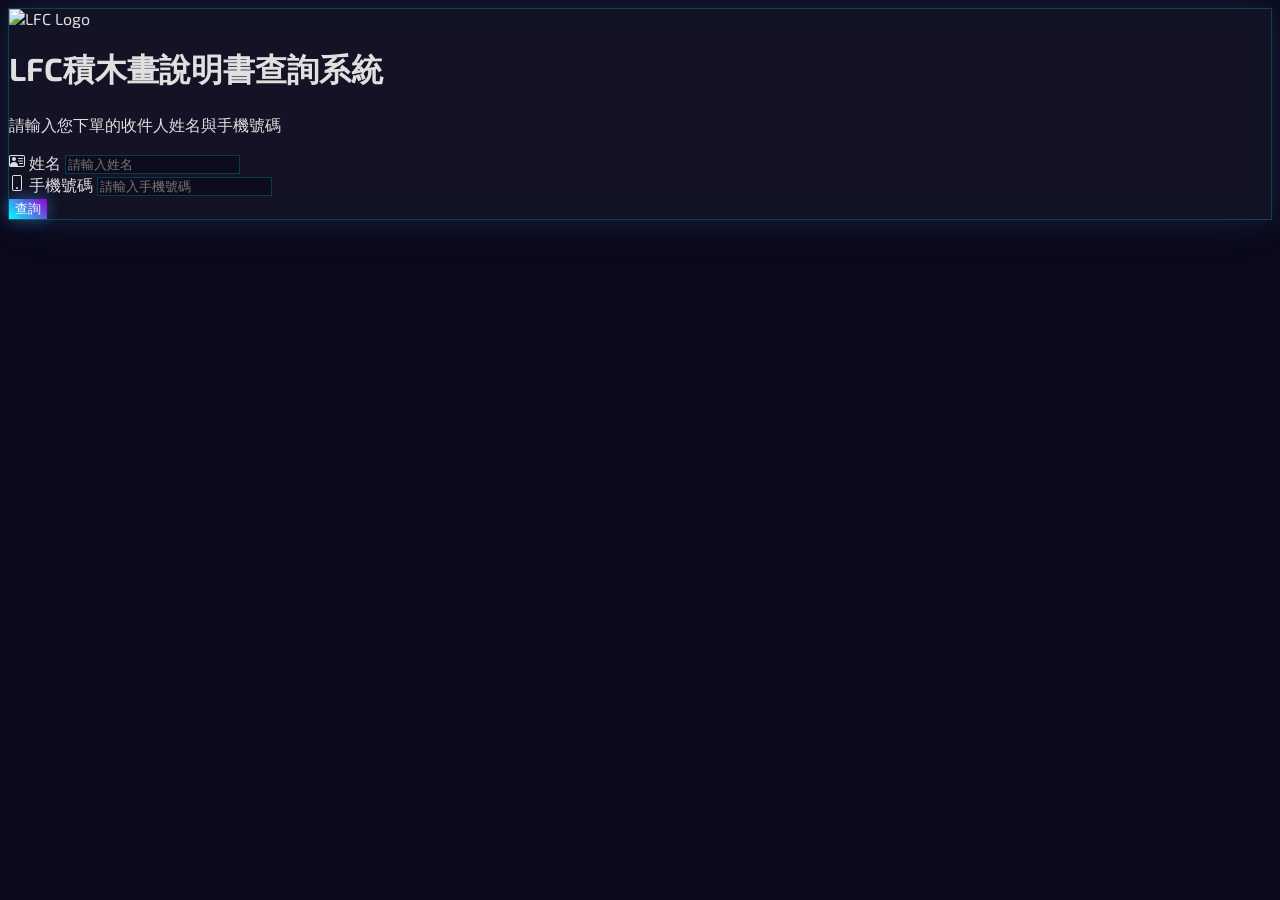
==== index.html @ 0a2f61f4 "Initial commit: Add index.html" ====
<!DOCTYPE html>
<html lang="zh-Hant">
<head>
    <meta charset="UTF-8">
    <meta name="viewport" content="width=device-width, initial-scale=1.0">
    <title>LFC積木畫說明書查詢下載系統</title>
    <script src="https://cdn.tailwindcss.com"></script>
    <style>
        /* 引入具科技感的 Google 字體 */
        @import url('https://fonts.googleapis.com/css2?family=Exo+2:wght@400;500;700&display=swap');
        
        :root {
            --bg-dark: #0a0a1a;
            --primary-glow: #00ffff;
            --secondary-glow: #9400d3;
            --text-light: #e0e0e0;
            --warning-glow: #ffe564;
        }

        body {
            font-family: 'Exo 2', 'Noto Sans TC', sans-serif;
            background-color: var(--bg-dark);
            color: var(--text-light);
        }

        /* 動態背景動畫 */
        .background-animation {
            position: fixed;
            top: 0;
            left: 0;
            width: 100%;
            height: 100%;
            z-index: -1;
            background-image: url('https://images.pexels.com/photos/998641/pexels-photo-998641.jpeg?auto=compress&cs=tinysrgb&w=1260&h=750&dpr=2');
            background-size: cover;
            background-position: center;
            animation: pulse-bg 20s ease-in-out infinite;
        }

        @keyframes pulse-bg {
            0% { transform: scale(1); }
            50% { transform: scale(1.1); }
            100% { transform: scale(1); }
        }

        /* 玻璃擬態效果與光暈邊框 */
        #main-container {
            background: rgba(26, 26, 46, 0.6);
            backdrop-filter: blur(12px);
            -webkit-backdrop-filter: blur(12px);
            border: 1px solid rgba(0, 255, 255, 0.2);
            box-shadow: 0 0 25px rgba(0, 255, 255, 0.1), 0 0 50px rgba(148, 0, 211, 0.1);
            animation: fadeIn 1s ease-out;
        }

        @keyframes fadeIn {
            from { opacity: 0; transform: translateY(20px); }
            to { opacity: 1; transform: translateY(0); }
        }

        /* 輸入框設計 */
        .tech-input {
            background: rgba(10, 10, 26, 0.7);
            border: 1px solid rgba(0, 255, 255, 0.2);
            color: var(--text-light);
            transition: all 0.3s ease;
        }
        .tech-input:focus {
            background: rgba(10, 10, 26, 0.9);
            box-shadow: 0 0 15px rgba(0, 255, 255, 0.3);
            border-color: var(--primary-glow);
        }

        /* 按鈕設計 */
        .tech-button {
            background: linear-gradient(45deg, var(--primary-glow), var(--secondary-glow));
            color: #ffffff;
            border: none;
            box-shadow: 0 0 15px rgba(0, 255, 255, 0.3), 0 0 20px rgba(148, 0, 211, 0.2);
            transition: all 0.3s ease;
        }
        .tech-button:hover {
            transform: translateY(-2px) scale(1.02);
            box-shadow: 0 0 25px rgba(0, 255, 255, 0.5), 0 0 35px rgba(148, 0, 211, 0.3);
        }
        
        .secondary-button {
            background-color: rgba(0, 255, 255, 0.1);
            border: 1px solid var(--primary-glow);
            color: var(--primary-glow);
        }
        .secondary-button:hover {
            background-color: rgba(0, 255, 255, 0.2);
            box-shadow: 0 0 15px rgba(0, 255, 255, 0.3);
        }

        /* 頁簽樣式 */
        .tab-button {
            background-color: transparent;
            border: 1px solid rgba(0, 255, 255, 0.2);
            color: rgba(224, 224, 224, 0.7);
            transition: all 0.3s ease;
        }
        .tab-button.active {
            color: white;
            background-color: rgba(0, 255, 255, 0.1);
            border-color: var(--primary-glow);
            box-shadow: 0 0 15px rgba(0, 255, 255, 0.2);
        }
        .tab-content {
            display: none;
        }
        .tab-content.active {
            display: block;
            animation: fadeIn 0.5s ease-out;
        }
        
        /* PDF/影片 預覽框 */
        .preview-iframe {
            width: 100%;
            height: 65vh; /* 調整高度以容納頁簽 */
            border: 1px solid rgba(0, 255, 255, 0.3);
            border-radius: 0.5rem;
        }
        
        /* 讀取動畫 */
        .loader {
            width: 48px;
            height: 48px;
            border: 3px solid var(--primary-glow);
            border-radius: 50%;
            display: inline-block;
            position: relative;
            box-sizing: border-box;
            animation: rotation 1s linear infinite;
        }
        .loader::after {
            content: '';  
            box-sizing: border-box;
            position: absolute;
            left: 50%;
            top: 50%;
            transform: translate(-50%, -50%);
            width: 56px;
            height: 56px;
            border-radius: 50%;
            border: 3px solid;
            border-color: var(--secondary-glow) transparent;
        }

        @keyframes rotation {
            0% { transform: rotate(0deg); }
            100% { transform: rotate(360deg); }
        }

        /* 醒目提示框樣式 */
        .warning-box {
            background-color: rgba(255, 229, 100, 0.1);
            border: 1px solid var(--warning-glow);
            border-radius: 0.5rem;
            padding: 1rem;
            margin-bottom: 1rem;
            display: flex;
            align-items: center;
            gap: 1rem;
            animation: pulse-warning 2.5s infinite;
        }

        @keyframes pulse-warning {
            0% { box-shadow: 0 0 15px rgba(255, 229, 100, 0.2); }
            50% { box-shadow: 0 0 25px rgba(255, 229, 100, 0.4); }
            100% { box-shadow: 0 0 15px rgba(255, 229, 100, 0.2); }
        }

    </style>
</head>
<body class="grid place-items-center min-h-screen p-4">
    <div class="background-animation"></div>

    <div id="main-container" class="w-full max-w-md bg-white/95 backdrop-blur-sm rounded-2xl shadow-xl p-8 space-y-6 transition-all duration-500 my-8">
        
        <div id="title-section" class="text-center">
            <img src="https://ppt.cc/f5TqJx@.png" alt="LFC Logo" class="mx-auto h-24 w-auto mb-4 drop-shadow-[0_0_10px_rgba(255,255,255,0.3)]">
            <h1 class="text-3xl font-bold text-white drop-shadow-[0_0_5px_var(--primary-glow)]">LFC積木畫說明書查詢系統</h1>
            <p class="text-gray-300 mt-2">請輸入您下單的收件人姓名與手機號碼</p>
        </div>

        <div id="login-form" class="space-y-4">
            <div>
                <label for="name" class="text-sm font-medium text-gray-300 flex items-center gap-2">
                    <svg xmlns="http://www.w3.org/2000/svg" width="16" height="16" fill="currentColor" viewBox="0 0 16 16"><path d="M5 8a2 2 0 1 0 0-4 2 2 0 0 0 0 4m4-2.5a.5.5 0 0 1 .5-.5h4a.5.5 0 0 1 0 1h-4a.5.5 0 0 1-.5-.5M9 8a.5.5 0 0 1 .5-.5h4a.5.5 0 0 1 0 1h-4A.5.5 0 0 1 9 8m1 2.5a.5.5 0 0 1 .5-.5h3a.5.5 0 0 1 0 1h-3a.5.5 0 0 1-.5-.5"/><path d="M2 2a2 2 0 0 0-2 2v8a2 2 0 0 0 2 2h12a2 2 0 0 0 2-2V4a2 2 0 0 0-2-2zM1 4a1 1 0 0 1 1-1h12a1 1 0 0 1 1 1v8a1 1 0 0 1-1 1H8.96c.026-.163.04-.33.04-.5C9 10.567 7.21 9 5 9c-2.086 0-3.8 1.398-3.984 3.181A1 1 0 0 1 1 12z"/></svg>
                    姓名
                </label>
                <input type="text" id="name" name="name" placeholder="請輸入姓名"
                       class="tech-input mt-1 block w-full px-4 py-3 rounded-lg shadow-sm focus:outline-none transition">
            </div>
            <div>
                <label for="phone" class="text-sm font-medium text-gray-300 flex items-center gap-2">
                    <svg xmlns="http://www.w3.org/2000/svg" width="16" height="16" fill="currentColor" viewBox="0 0 16 16"><path d="M11 1a1 1 0 0 1 1 1v12a1 1 0 0 1-1 1H5a1 1 0 0 1-1-1V2a1 1 0 0 1 1-1zM5 0a2 2 0 0 0-2 2v12a2 2 0 0 0 2 2h6a2 2 0 0 0 2-2V2a2 2 0 0 0-2-2z"/><path d="M8 14a1 1 0 1 0 0-2 1 1 0 0 0 0 2"/></svg>
                    手機號碼
                </label>
                <input type="tel" id="phone" name="phone" placeholder="請輸入手機號碼"
                       class="tech-input mt-1 block w-full px-4 py-3 rounded-lg shadow-sm focus:outline-none transition">
            </div>
            <button id="search-btn" class="tech-button w-full font-bold py-3 px-4 rounded-lg shadow-lg">
                查詢
            </button>
        </div>

        <div id="result" class="text-center pt-4"></div>

    </div>

    <script>
        const SCRIPT_URL = 'https://script.google.com/macros/s/AKfycbwk08u6SJJcsNtvIpjHmHpPkwKFiYjq_4FJLAWL6oXFiTDUTA7VjKnH3yicGly2aw3f/exec';

        document.addEventListener('DOMContentLoaded', () => {
            const nameInput = document.getElementById('name');
            const phoneInput = document.getElementById('phone');
            const searchBtn = document.getElementById('search-btn');
            const resultDiv = document.getElementById('result');
            const loginForm = document.getElementById('login-form');
            const titleSection = document.getElementById('title-section');
            const mainContainer = document.getElementById('main-container');

            function getGoogleDriveFileId(url) {
                if (!url) return null;
                let match = url.match(/d\/(.*?)(?:\/view|\?|$)/);
                if (match && match[1]) return match[1];
                match = url.match(/id=([^&]+)/);
                if (match && match[1]) return match[1];
                return null;
            }

            function resetToSearch() {
                mainContainer.classList.remove('max-w-4xl');
                mainContainer.classList.add('max-w-md');
                loginForm.style.display = 'block';
                titleSection.style.display = 'block';
                resultDiv.innerHTML = '';
                nameInput.value = '';
                phoneInput.value = '';
            }

            function setupTabs() {
                const tabButtons = document.querySelectorAll('.tab-button');
                const tabContents = document.querySelectorAll('.tab-content');
                tabButtons.forEach(button => {
                    button.addEventListener('click', () => {
                        const target = button.dataset.target;
                        
                        tabButtons.forEach(btn => btn.classList.remove('active'));
                        button.classList.add('active');
                        
                        tabContents.forEach(content => {
                            if (content.id === target) {
                                content.classList.add('active');
                            } else {
                                content.classList.remove('active');
                            }
                        });
                    });
                });
            }

            searchBtn.addEventListener('click', async () => {
                const name = nameInput.value.trim();
                const phone = phoneInput.value.trim();

                if (!name || !phone) {
                    resultDiv.innerHTML = `<p class="text-red-400 font-semibold">請務必填寫姓名和手機號碼！</p>`;
                    return;
                }
                
                resultDiv.innerHTML = `
                    <div class="flex justify-center items-center flex-col gap-4">
                        <div class="loader"></div>
                        <p class="text-gray-300">驗證身份中...</p>
                    </div>`;
                
                const requestUrl = `${SCRIPT_URL}?name=${encodeURIComponent(name)}&phone=${encodeURIComponent(phone)}`;

                try {
                    const response = await fetch(requestUrl);
                    const data = await response.json();

                    if (data.status === 'success') {
                        const fileId1 = getGoogleDriveFileId(data.fileUrl);
                        const fileId2 = '1Oe4gyfuH852CJW76j0SpsoaL0wOfd0qM'; // 邊框組裝說明書
                        const fileId3 = '1v4AbpqD2z0hKKrJt3ePJyO5EMgdHh4Dm'; // 教學影片

                        if (fileId1) {
                            const embedUrl1 = `https://drive.google.com/file/d/${fileId1}/preview`;
                            const downloadUrl1 = `https://drive.google.com/uc?export=download&id=${fileId1}`;
                            const embedUrl2 = `https://drive.google.com/file/d/${fileId2}/preview`;
                            const downloadUrl2 = `https://drive.google.com/uc?export=download&id=${fileId2}`;
                            
                            loginForm.style.display = 'none';
                            titleSection.style.display = 'none';
                            mainContainer.classList.remove('max-w-md');
                            mainContainer.classList.add('max-w-4xl');
                            
                            resultDiv.innerHTML = `
                                <!-- 醒目提示文字 -->
                                <div class="warning-box text-left">
                                    <svg xmlns="http://www.w3.org/2000/svg" width="24" height="24" fill="currentColor" class="flex-shrink-0 text-yellow-300" viewBox="0 0 16 16">
                                      <path d="M8.982 1.566a1.13 1.13 0 0 0-1.96 0L.165 13.233c-.457.778.091 1.767.98 1.767h13.713c.889 0 1.438-.99.98-1.767L8.982 1.566zM8 5c.535 0 .954.462.9.995l-.35 3.507a.552.552 0 0 1-1.1 0L7.1 5.995A.905.905 0 0 1 8 5zm.002 6a1 1 0 1 1 0 2 1 1 0 0 1 0-2z"/>
                                    </svg>
                                    <div>
                                        <p class="font-bold text-white">請盡快下載積木畫說明書</p>
                                        <p class="text-sm text-gray-300">（雲端保存半年）</p>
                                    </div>
                                </div>

                                <!-- 頁簽按鈕 -->
                                <div class="flex border-b border-cyan-500/20 mb-4">
                                    <button class="tab-button active flex-1 py-2 px-4 text-sm font-bold" data-target="tab1">積木畫說明書</button>
                                    <button class="tab-button flex-1 py-2 px-4 text-sm font-bold" data-target="tab2">邊框組裝說明書</button>
                                    <button class="tab-button flex-1 py-2 px-4 text-sm font-bold" data-target="tab3">教學影片</button>
                                </div>

                                <!-- 頁簽內容 -->
                                <div id="tab1" class="tab-content active">
                                    <iframe class="preview-iframe" src="${embedUrl1}"></iframe>
                                    <div class="mt-6 flex justify-center items-center">
                                        <a href="${downloadUrl1}" target="_blank" class="tech-button w-full sm:w-auto font-bold py-2 px-6 rounded-lg text-center">下載此說明書</a>
                                    </div>
                                </div>
                                <div id="tab2" class="tab-content">
                                    <iframe class="preview-iframe" src="${embedUrl2}"></iframe>
                                     <div class="mt-6 flex justify-center items-center">
                                        <a href="${downloadUrl2}" target="_blank" class="tech-button w-full sm:w-auto font-bold py-2 px-6 rounded-lg text-center">下載此說明書</a>
                                    </div>
                                </div>
                                <div id="tab3" class="tab-content">
                                    <div id="video-placeholder" class="preview-iframe relative grid place-items-center bg-black/30 cursor-pointer group rounded-lg overflow-hidden">
                                        <div class="text-center p-4">
                                            <svg xmlns="http://www.w3.org/2000/svg" width="80" height="80" fill="currentColor" class="bi bi-play-circle-fill text-white/70 group-hover:text-white/90 group-hover:scale-110 transition-all duration-300 mx-auto" viewBox="0 0 16 16">
                                              <path d="M16 8A8 8 0 1 1 0 8a8 8 0 0 1 16 0M6.79 5.093A.5.5 0 0 0 6 5.5v5a.5.5 0 0 0 .79.407l3.5-2.5a.5.5 0 0 0 0-.814l-3.5-2.5z"/>
                                            </svg>
                                            <p class="mt-4 text-lg font-semibold">點擊播放教學影片</p>
                                            <p class="text-sm text-gray-400">(將在新分頁中開啟)</p>
                                        </div>
                                    </div>
                                </div>

                                <div class="mt-8 text-center">
                                    <button id="back-to-search-btn" class="secondary-button font-bold py-2 px-6 rounded-lg transition">返回查詢</button>
                                </div>
                            `;
                            setupTabs();

                            document.getElementById('video-placeholder').addEventListener('click', () => {
                                window.open(`https://drive.google.com/file/d/${fileId3}/view?usp=sharing`, '_blank');
                            });

                            document.getElementById('back-to-search-btn').addEventListener('click', resetToSearch);

                        } else {
                            resultDiv.innerHTML = `<p class="text-red-400 font-semibold">找不到對應的檔案連結。</p>`;
                        }
                    } else {
                        resultDiv.innerHTML = `<p class="text-orange-400 font-semibold">${data.message || '查詢失敗，請檢查姓名和手機號碼是否正確。'}</p>`;
                    }
                } catch (error) {
                    console.error('查詢失敗:', error);
                    resultDiv.innerHTML = `<p class="text-red-400 font-semibold">查詢失敗，請檢查網路連線。</p>`;
                }
            });
        });
    </script>
</body>
</html>
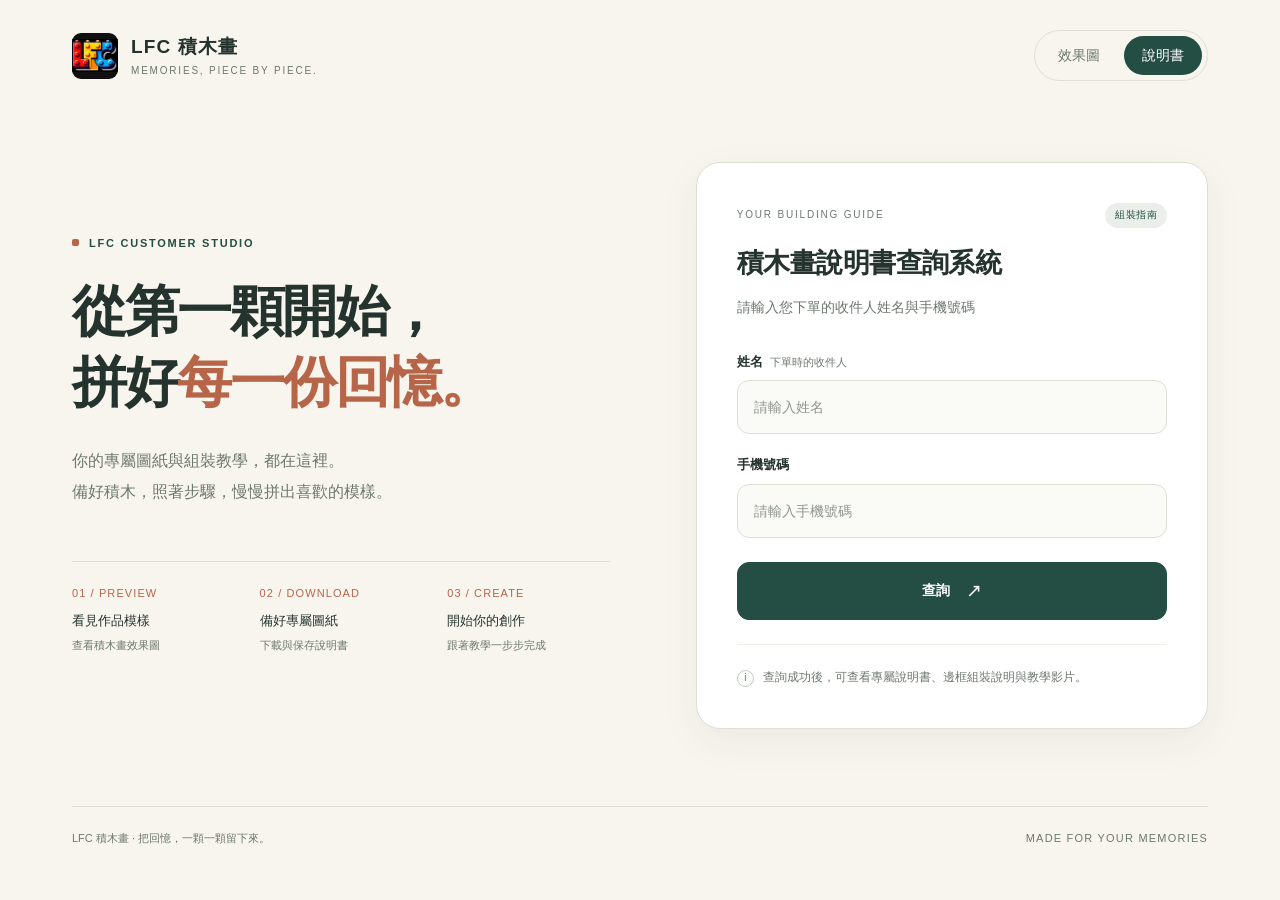
==== commit 5e96246e: "美化 LFC 積木畫說明書客戶頁面 統一客戶服務視覺、改善手機排版、表單、說明書頁籤、下載與保存期限提示。保留原始姓名與手機查詢程式、後端端點，以及 PDF 與教學影片連結。" ====
--- a/index.html
+++ b/index.html
@@ -1,216 +1,37 @@
 <!DOCTYPE html>
 <html lang="zh-Hant">
 <head>
-    <meta charset="UTF-8">
-    <meta name="viewport" content="width=device-width, initial-scale=1.0">
-    <title>LFC積木畫說明書查詢下載系統</title>
-    <script src="https://cdn.tailwindcss.com"></script>
-    <style>
-        /* 引入具科技感的 Google 字體 */
-        @import url('https://fonts.googleapis.com/css2?family=Exo+2:wght@400;500;700&display=swap');
-        
-        :root {
-            --bg-dark: #0a0a1a;
-            --primary-glow: #00ffff;
-            --secondary-glow: #9400d3;
-            --text-light: #e0e0e0;
-            --warning-glow: #ffe564;
-        }
+<meta charset="UTF-8">
+<meta name="viewport" content="width=device-width,initial-scale=1">
+<meta name="theme-color" content="#f7f5ee">
+<meta name="description" content="查詢 LFC 積木畫專屬說明書、邊框組裝教學與教學影片。">
+<title>LFC積木畫說明書查詢下載系統</title>
+<link rel="icon" href="logo.png" type="image/png">
+<style>
 
-        body {
-            font-family: 'Exo 2', 'Noto Sans TC', sans-serif;
-            background-color: var(--bg-dark);
-            color: var(--text-light);
-        }
+:root{--paper:#f7f5ee;--surface:#fff;--ink:#25332e;--muted:#6d786f;--green:#244d43;--green-soft:#eaf0e9;--clay:#b76549;--line:#dedfd5;--radius:24px;--shadow:0 12px 40px rgba(37,51,46,.06)}
+*{box-sizing:border-box}body{margin:0;background:var(--paper);color:var(--ink);font-family:"Noto Sans TC","PingFang TC","Microsoft JhengHei",sans-serif;line-height:1.65;-webkit-font-smoothing:antialiased}button,input,a{-webkit-tap-highlight-color:transparent}button,input{font:inherit}button,a{touch-action:manipulation}a{color:inherit}button{cursor:pointer}button:disabled{opacity:.6;cursor:wait}h1,h2,p{margin:0}h1,h2,p,a{text-wrap:pretty}button:focus-visible,a:focus-visible{outline:3px solid var(--clay);outline-offset:5px}button:active{transform:translateY(1px)}.skip-link{position:absolute;left:20px;top:-80px;padding:12px;background:white;z-index:10}.skip-link:focus{top:10px}
+.site-header{max-width:1200px;margin:auto;padding:30px 32px;display:flex;align-items:center;justify-content:space-between;gap:24px}.brand{display:flex;align-items:center;gap:13px;text-decoration:none}.brand img{width:46px;height:46px;object-fit:contain;border-radius:9px;background:#101010}.brand-name{font-size:19px;font-weight:700;letter-spacing:.06em}.brand-caption{display:block;font-size:10px;letter-spacing:.18em;color:var(--muted);margin-top:1px}.site-nav{display:flex;gap:6px;border:1px solid var(--line);padding:5px;border-radius:50px}.site-nav a{text-decoration:none;font-size:14px;padding:8px 18px;border-radius:40px;color:var(--muted);transition:background .18s ease-out,color .18s ease-out}.site-nav a:hover{background:#eeeee5;color:var(--green)}.site-nav a[aria-current=page]{background:var(--green);color:white}
+.service-layout{max-width:1136px;min-height:calc(100svh - 205px);margin:auto;display:grid;grid-template-columns:1.05fr 1fr;align-items:center;gap:86px;padding:38px 0 64px}.welcome-panel{padding:20px 0}.eyebrow{display:flex;align-items:center;gap:10px;font-size:11px;font-weight:700;letter-spacing:.16em;color:var(--green);margin-bottom:24px}.eyebrow:before{content:"";width:7px;height:7px;border-radius:2px;background:var(--clay)}.welcome-panel h1{font-size:clamp(36px,4.3vw,58px);line-height:1.3;letter-spacing:-.045em;font-weight:700}.welcome-panel h1 span{color:var(--clay)}.welcome-description{font-size:16px;line-height:1.95;color:var(--muted);max-width:370px;margin-top:26px}.journey{margin-top:54px;border-top:1px solid var(--line);padding-top:22px;display:flex;gap:25px}.journey-item{flex:1}.journey-number{display:block;font-size:11px;letter-spacing:.1em;color:var(--clay);margin-bottom:7px}.journey-item p{font-size:13px}.journey-item small{font-size:11px;color:var(--muted)}.service-panel{background:var(--surface);border:1px solid var(--line);border-radius:var(--radius);box-shadow:var(--shadow);padding:40px;min-width:0}.service-kicker{font-size:10px;letter-spacing:.18em;color:var(--muted);margin-bottom:16px;display:flex;justify-content:space-between;align-items:center}.step-count{font-size:10px;color:var(--green);background:var(--green-soft);border-radius:20px;padding:4px 10px;letter-spacing:.04em}.panel-heading{font-size:27px;line-height:1.45;letter-spacing:-.02em;color:var(--ink)}.panel-description{font-size:14px;color:var(--muted);margin-top:12px;line-height:1.85}.form-fields{display:grid;gap:20px;margin-top:30px}label{display:block;font-size:13px;font-weight:700;margin-bottom:8px;color:var(--ink)}.field-hint{font-size:11px;font-weight:400;color:var(--muted);margin-left:7px}.tech-input{display:block;width:100%;padding:14px 16px;border:1px solid var(--line);border-radius:12px;background:#fafaf7;color:var(--ink);font-size:16px;line-height:1.5;transition:border-color .18s ease-out,box-shadow .18s ease-out}.tech-input::placeholder{color:#90978e;font-size:14px}.tech-input:focus{outline:0;border-color:var(--green);background:white;box-shadow:0 0 0 3px var(--green-soft)}.tech-button{display:inline-flex;justify-content:center;align-items:center;gap:16px;background:var(--green);color:white;border:1px solid var(--green);border-radius:12px;padding:14px 20px;font-size:14px;font-weight:700;line-height:1.5;text-decoration:none;transition:background .18s ease-out,box-shadow .18s ease-out}.tech-button:hover{background:#193c33;box-shadow:0 5px 15px #244d4320}.tech-button .arrow{font-size:19px;font-weight:400}.form-fields>.tech-button{width:100%;margin-top:4px}.form-note{display:flex;gap:9px;align-items:flex-start;color:var(--muted);font-size:12px;padding-top:23px;margin-top:24px;border-top:1px solid #eeeee7}.note-mark{display:inline-flex;width:17px;height:17px;flex:0 0 17px;align-items:center;justify-content:center;border:1px solid #c1c8bc;border-radius:50%;font-size:10px;margin-top:2px}.result-feedback{font-size:13px;margin-top:20px;text-align:center}.result-feedback:empty{display:none}.site-footer{max-width:1136px;margin:0 auto;padding:22px 0;border-top:1px solid var(--line);display:flex;justify-content:space-between;gap:18px;font-size:11px;color:var(--muted)}.site-footer span:last-child{letter-spacing:.11em}.hidden{display:none!important}
+.secondary-button{display:inline-flex;align-items:center;justify-content:center;border:1px solid #cbd3c9;border-radius:12px;background:var(--surface);color:var(--green);padding:10px 24px;font-size:14px;text-decoration:none;transition:background .18s ease-out}.secondary-button:hover{background:var(--green-soft)}.service-layout:has(.max-w-5xl),.service-layout:has(.max-w-4xl){display:block;max-width:1136px;min-height:calc(100svh - 205px)}.service-layout:has(.max-w-5xl) .welcome-panel,.service-layout:has(.max-w-4xl) .welcome-panel{display:none}.service-panel.max-w-5xl,.service-panel.max-w-4xl{width:100%}#gallery-title{font-size:clamp(24px,3vw,36px);color:var(--ink);text-shadow:none;letter-spacing:-.02em}#gallery-grid{display:grid;grid-template-columns:repeat(3,minmax(0,1fr));gap:24px}.gallery-card{border:1px solid var(--line);background:#f5f4ee;border-radius:16px;overflow:hidden;transition:box-shadow .18s ease-out,transform .18s ease-out}.gallery-card:hover{transform:translateY(-3px);box-shadow:0 6px 20px #25332e14}.gallery-card a{display:block;aspect-ratio:1;background:#f3f2eb}.gallery-card img{width:100%;height:100%;object-fit:contain}.gallery-card [class*=text-gray]{color:var(--ink)}.gallery-card .card-loader{width:28px;height:28px;border:2px solid var(--green);border-top-color:transparent;border-radius:50%;animation:rotation .8s linear infinite}.loader{display:inline-block;width:30px;height:30px;border:2px solid #dce3da;border-top-color:var(--green);border-radius:50%;animation:rotation .8s linear infinite}.tab-button{flex:1;min-width:0;background:transparent;border:0;border-bottom:2px solid transparent;padding:14px 8px;color:var(--muted);font-size:13px;line-height:1.65;transition:background .18s ease-out}.tab-button:hover{background:var(--green-soft)}.tab-button.active{color:var(--green);border-color:var(--green);background:var(--green-soft)}.tab-content{display:none}.tab-content.active{display:block}.preview-iframe{width:100%;height:65vh;min-height:320px;border:1px solid var(--line);border-radius:14px;background:#f4f3ec}.warning-box{display:flex;align-items:center;gap:16px;background:#f5eee5;border:1px solid #e5d6c6;border-radius:14px;padding:18px;margin-bottom:24px;color:#855d36}.warning-box p{color:#694a2e!important}.warning-box .text-yellow-300{color:#996131}.warning-box svg{flex:0 0 24px}.warning-box .font-bold{font-size:15px}#video-placeholder{display:grid;place-items:center;cursor:pointer;color:var(--green);background:var(--green-soft)}#video-placeholder svg{display:block;margin:auto;color:var(--green)}#video-placeholder .text-gray-400{color:var(--muted)}
+/* Existing result templates: retain their class contracts without a runtime CSS dependency. */
+.block{display:block}.grid{display:grid}.flex{display:flex}.flex-col{flex-direction:column}.flex-1{flex:1}.flex-shrink-0{flex-shrink:0}.justify-center{justify-content:center}.items-center{align-items:center}.place-items-center{place-items:center}.gap-4{gap:16px}.w-full{width:100%}.h-full{height:100%}.aspect-square{aspect-ratio:1}.mx-auto{margin-left:auto;margin-right:auto}.mt-2{margin-top:8px}.mt-4{margin-top:16px}.mt-6{margin-top:24px}.mt-8{margin-top:32px}.mb-4{margin-bottom:16px}.mb-8{margin-bottom:32px}.p-3{padding:12px}.p-4{padding:16px}.text-center{text-align:center}.text-left{text-align:left}.text-xs{font-size:12px}.text-sm{font-size:14px}.text-lg{font-size:18px}.font-bold,.font-semibold{font-weight:700}.text-gray-300,.text-gray-400{color:var(--muted)}.text-red-400{color:#a5362c}.text-orange-400{color:#93602e}.text-white{color:var(--ink)}.border-b{border-bottom:1px solid var(--line)}.rounded-lg{border-radius:12px}.relative{position:relative}.overflow-hidden{overflow:hidden}.cursor-pointer{cursor:pointer}
+@keyframes rotation{to{transform:rotate(360deg)}}
+@media(min-width:640px){.sm\:w-auto{width:auto}}
+@media(max-width:1199px){.service-layout{margin:0 40px;gap:48px}.site-footer{margin:0 40px}.service-panel{padding:32px}.welcome-panel h1{font-size:48px}}
+@media(max-width:800px){.site-header{padding:24px}.service-layout{grid-template-columns:1fr;margin:0 auto;max-width:540px;padding:20px 24px 48px;gap:30px;min-height:auto}.welcome-panel{padding:6px 0 0}.eyebrow{margin-bottom:14px}.welcome-panel h1{font-size:40px;line-height:1.35}.welcome-description{font-size:14px;max-width:none;margin-top:16px}.journey{display:none}.service-panel{padding:28px}.site-footer{margin:0 24px}.service-layout:has(.max-w-5xl),.service-layout:has(.max-w-4xl){padding:20px 24px 40px}.site-nav a{font-size:12px;padding:7px 12px}.brand-name{font-size:17px}.brand-caption{font-size:8px}.brand img{width:38px;height:38px}.site-header{gap:12px}#gallery-grid{grid-template-columns:repeat(2,minmax(0,1fr));gap:16px}.site-footer{flex-direction:column;gap:5px}.panel-heading{font-size:25px}}
+@media(max-width:420px){.site-header{padding:20px 18px}.brand{gap:9px}.brand-caption{display:none}.site-nav a{padding:7px 10px}.site-nav{gap:0}.service-layout{padding:16px 18px 36px}.service-panel{padding:24px}.welcome-panel h1{font-size:36px}.form-fields{margin-top:24px}.site-footer{margin:0 18px}#gallery-grid{grid-template-columns:1fr}.tab-button{font-size:12px}.service-layout:has(.max-w-5xl),.service-layout:has(.max-w-4xl){padding:16px 18px 32px}}
+@media(prefers-reduced-motion:reduce){*,*:before,*:after{transition:none!important;animation:none!important}}
 
-        /* 動態背景動畫 */
-        .background-animation {
-            position: fixed;
-            top: 0;
-            left: 0;
-            width: 100%;
-            height: 100%;
-            z-index: -1;
-            background-image: url('https://images.pexels.com/photos/998641/pexels-photo-998641.jpeg?auto=compress&cs=tinysrgb&w=1260&h=750&dpr=2');
-            background-size: cover;
-            background-position: center;
-            animation: pulse-bg 20s ease-in-out infinite;
-        }
-
-        @keyframes pulse-bg {
-            0% { transform: scale(1); }
-            50% { transform: scale(1.1); }
-            100% { transform: scale(1); }
-        }
-
-        /* 玻璃擬態效果與光暈邊框 */
-        #main-container {
-            background: rgba(26, 26, 46, 0.6);
-            backdrop-filter: blur(12px);
-            -webkit-backdrop-filter: blur(12px);
-            border: 1px solid rgba(0, 255, 255, 0.2);
-            box-shadow: 0 0 25px rgba(0, 255, 255, 0.1), 0 0 50px rgba(148, 0, 211, 0.1);
-            animation: fadeIn 1s ease-out;
-        }
-
-        @keyframes fadeIn {
-            from { opacity: 0; transform: translateY(20px); }
-            to { opacity: 1; transform: translateY(0); }
-        }
-
-        /* 輸入框設計 */
-        .tech-input {
-            background: rgba(10, 10, 26, 0.7);
-            border: 1px solid rgba(0, 255, 255, 0.2);
-            color: var(--text-light);
-            transition: all 0.3s ease;
-        }
-        .tech-input:focus {
-            background: rgba(10, 10, 26, 0.9);
-            box-shadow: 0 0 15px rgba(0, 255, 255, 0.3);
-            border-color: var(--primary-glow);
-        }
-
-        /* 按鈕設計 */
-        .tech-button {
-            background: linear-gradient(45deg, var(--primary-glow), var(--secondary-glow));
-            color: #ffffff;
-            border: none;
-            box-shadow: 0 0 15px rgba(0, 255, 255, 0.3), 0 0 20px rgba(148, 0, 211, 0.2);
-            transition: all 0.3s ease;
-        }
-        .tech-button:hover {
-            transform: translateY(-2px) scale(1.02);
-            box-shadow: 0 0 25px rgba(0, 255, 255, 0.5), 0 0 35px rgba(148, 0, 211, 0.3);
-        }
-        
-        .secondary-button {
-            background-color: rgba(0, 255, 255, 0.1);
-            border: 1px solid var(--primary-glow);
-            color: var(--primary-glow);
-        }
-        .secondary-button:hover {
-            background-color: rgba(0, 255, 255, 0.2);
-            box-shadow: 0 0 15px rgba(0, 255, 255, 0.3);
-        }
-
-        /* 頁簽樣式 */
-        .tab-button {
-            background-color: transparent;
-            border: 1px solid rgba(0, 255, 255, 0.2);
-            color: rgba(224, 224, 224, 0.7);
-            transition: all 0.3s ease;
-        }
-        .tab-button.active {
-            color: white;
-            background-color: rgba(0, 255, 255, 0.1);
-            border-color: var(--primary-glow);
-            box-shadow: 0 0 15px rgba(0, 255, 255, 0.2);
-        }
-        .tab-content {
-            display: none;
-        }
-        .tab-content.active {
-            display: block;
-            animation: fadeIn 0.5s ease-out;
-        }
-        
-        /* PDF/影片 預覽框 */
-        .preview-iframe {
-            width: 100%;
-            height: 65vh; /* 調整高度以容納頁簽 */
-            border: 1px solid rgba(0, 255, 255, 0.3);
-            border-radius: 0.5rem;
-        }
-        
-        /* 讀取動畫 */
-        .loader {
-            width: 48px;
-            height: 48px;
-            border: 3px solid var(--primary-glow);
-            border-radius: 50%;
-            display: inline-block;
-            position: relative;
-            box-sizing: border-box;
-            animation: rotation 1s linear infinite;
-        }
-        .loader::after {
-            content: '';  
-            box-sizing: border-box;
-            position: absolute;
-            left: 50%;
-            top: 50%;
-            transform: translate(-50%, -50%);
-            width: 56px;
-            height: 56px;
-            border-radius: 50%;
-            border: 3px solid;
-            border-color: var(--secondary-glow) transparent;
-        }
-
-        @keyframes rotation {
-            0% { transform: rotate(0deg); }
-            100% { transform: rotate(360deg); }
-        }
-
-        /* 醒目提示框樣式 */
-        .warning-box {
-            background-color: rgba(255, 229, 100, 0.1);
-            border: 1px solid var(--warning-glow);
-            border-radius: 0.5rem;
-            padding: 1rem;
-            margin-bottom: 1rem;
-            display: flex;
-            align-items: center;
-            gap: 1rem;
-            animation: pulse-warning 2.5s infinite;
-        }
-
-        @keyframes pulse-warning {
-            0% { box-shadow: 0 0 15px rgba(255, 229, 100, 0.2); }
-            50% { box-shadow: 0 0 25px rgba(255, 229, 100, 0.4); }
-            100% { box-shadow: 0 0 15px rgba(255, 229, 100, 0.2); }
-        }
-
-    </style>
+.service-panel.max-w-4xl #login-note{display:none}
+#login-form[style*="block"]{display:grid!important}
+</style>
 </head>
-<body class="grid place-items-center min-h-screen p-4">
-    <div class="background-animation"></div>
-
-    <div id="main-container" class="w-full max-w-md bg-white/95 backdrop-blur-sm rounded-2xl shadow-xl p-8 space-y-6 transition-all duration-500 my-8">
-        
-        <div id="title-section" class="text-center">
-            <img src="https://ppt.cc/f5TqJx@.png" alt="LFC Logo" class="mx-auto h-24 w-auto mb-4 drop-shadow-[0_0_10px_rgba(255,255,255,0.3)]">
-            <h1 class="text-3xl font-bold text-white drop-shadow-[0_0_5px_var(--primary-glow)]">LFC積木畫說明書查詢系統</h1>
-            <p class="text-gray-300 mt-2">請輸入您下單的收件人姓名與手機號碼</p>
-        </div>
-
-        <div id="login-form" class="space-y-4">
-            <div>
-                <label for="name" class="text-sm font-medium text-gray-300 flex items-center gap-2">
-                    <svg xmlns="http://www.w3.org/2000/svg" width="16" height="16" fill="currentColor" viewBox="0 0 16 16"><path d="M5 8a2 2 0 1 0 0-4 2 2 0 0 0 0 4m4-2.5a.5.5 0 0 1 .5-.5h4a.5.5 0 0 1 0 1h-4a.5.5 0 0 1-.5-.5M9 8a.5.5 0 0 1 .5-.5h4a.5.5 0 0 1 0 1h-4A.5.5 0 0 1 9 8m1 2.5a.5.5 0 0 1 .5-.5h3a.5.5 0 0 1 0 1h-3a.5.5 0 0 1-.5-.5"/><path d="M2 2a2 2 0 0 0-2 2v8a2 2 0 0 0 2 2h12a2 2 0 0 0 2-2V4a2 2 0 0 0-2-2zM1 4a1 1 0 0 1 1-1h12a1 1 0 0 1 1 1v8a1 1 0 0 1-1 1H8.96c.026-.163.04-.33.04-.5C9 10.567 7.21 9 5 9c-2.086 0-3.8 1.398-3.984 3.181A1 1 0 0 1 1 12z"/></svg>
-                    姓名
-                </label>
-                <input type="text" id="name" name="name" placeholder="請輸入姓名"
-                       class="tech-input mt-1 block w-full px-4 py-3 rounded-lg shadow-sm focus:outline-none transition">
-            </div>
-            <div>
-                <label for="phone" class="text-sm font-medium text-gray-300 flex items-center gap-2">
-                    <svg xmlns="http://www.w3.org/2000/svg" width="16" height="16" fill="currentColor" viewBox="0 0 16 16"><path d="M11 1a1 1 0 0 1 1 1v12a1 1 0 0 1-1 1H5a1 1 0 0 1-1-1V2a1 1 0 0 1 1-1zM5 0a2 2 0 0 0-2 2v12a2 2 0 0 0 2 2h6a2 2 0 0 0 2-2V2a2 2 0 0 0-2-2z"/><path d="M8 14a1 1 0 1 0 0-2 1 1 0 0 0 0 2"/></svg>
-                    手機號碼
-                </label>
-                <input type="tel" id="phone" name="phone" placeholder="請輸入手機號碼"
-                       class="tech-input mt-1 block w-full px-4 py-3 rounded-lg shadow-sm focus:outline-none transition">
-            </div>
-            <button id="search-btn" class="tech-button w-full font-bold py-3 px-4 rounded-lg shadow-lg">
-                查詢
-            </button>
-        </div>
-
-        <div id="result" class="text-center pt-4"></div>
-
-    </div>
-
+<body>
+<a class="skip-link" href="#main-container">跳至查詢內容</a>
+<header class="site-header"><a class="brand" href="../lfc-manual-query-system/" aria-label="LFC 積木畫首頁"><img src="logo.png" alt="LFC Logo" width="46" height="46"><div><span class="brand-name">LFC 積木畫</span><span class="brand-caption">MEMORIES, PIECE BY PIECE.</span></div></a><nav class="site-nav" aria-label="客戶服務"><a href="../lfc-block-painting-effect/">效果圖</a><a href="../lfc-manual-query-system/" aria-current="page">說明書</a></nav></header>
+<div class="service-layout"><section class="welcome-panel" aria-labelledby="welcome-heading"><p class="eyebrow">LFC CUSTOMER STUDIO</p><h1 id="welcome-heading">從第一顆開始，<br>拼好<span>每一份回憶。</span></h1><p class="welcome-description">你的專屬圖紙與組裝教學，都在這裡。<br>備好積木，照著步驟，慢慢拼出喜歡的模樣。</p><div class="journey" aria-label="客戶服務流程"><div class="journey-item"><span class="journey-number">01 / PREVIEW</span><p>看見作品模樣</p><small>查看積木畫效果圖</small></div><div class="journey-item"><span class="journey-number">02 / DOWNLOAD</span><p>備好專屬圖紙</p><small>下載與保存說明書</small></div><div class="journey-item"><span class="journey-number">03 / CREATE</span><p>開始你的創作</p><small>跟著教學一步步完成</small></div></div></section><main id="main-container" class="service-panel max-w-md"><div id="title-section"><div class="service-kicker"><span>YOUR BUILDING GUIDE</span><span class="step-count">組裝指南</span></div><h2 class="panel-heading">積木畫說明書查詢系統</h2><p class="panel-description">請輸入您下單的收件人姓名與手機號碼</p></div><div class="form-fields" id="login-form"><div><label for="name">姓名<span class="field-hint">下單時的收件人</span></label><input class="tech-input" id="name" name="name" type="text" placeholder="請輸入姓名" autocomplete="name"></div><div><label for="phone">手機號碼</label><input class="tech-input" id="phone" name="phone" type="tel" inputmode="tel" placeholder="請輸入手機號碼" autocomplete="tel"></div><button id="search-btn" class="tech-button" type="button"><span>查詢</span><span class="arrow" aria-hidden="true">↗</span></button></div><div id="result" class="result-feedback" role="status" aria-live="polite"></div><div id="login-note"><p class="form-note"><span class="note-mark" aria-hidden="true">i</span><span>查詢成功後，可查看專屬說明書、邊框組裝說明與教學影片。</span></p></div></main></div>
+<footer class="site-footer"><span>LFC 積木畫 · 把回憶，一顆一顆留下來。</span><span>MADE FOR YOUR MEMORIES</span></footer>
     <script>
         const SCRIPT_URL = 'https://script.google.com/macros/s/AKfycbwk08u6SJJcsNtvIpjHmHpPkwKFiYjq_4FJLAWL6oXFiTDUTA7VjKnH3yicGly2aw3f/exec';
 
@@ -369,6 +190,7 @@
             });
         });
     </script>
+
 </body>
 </html>
 
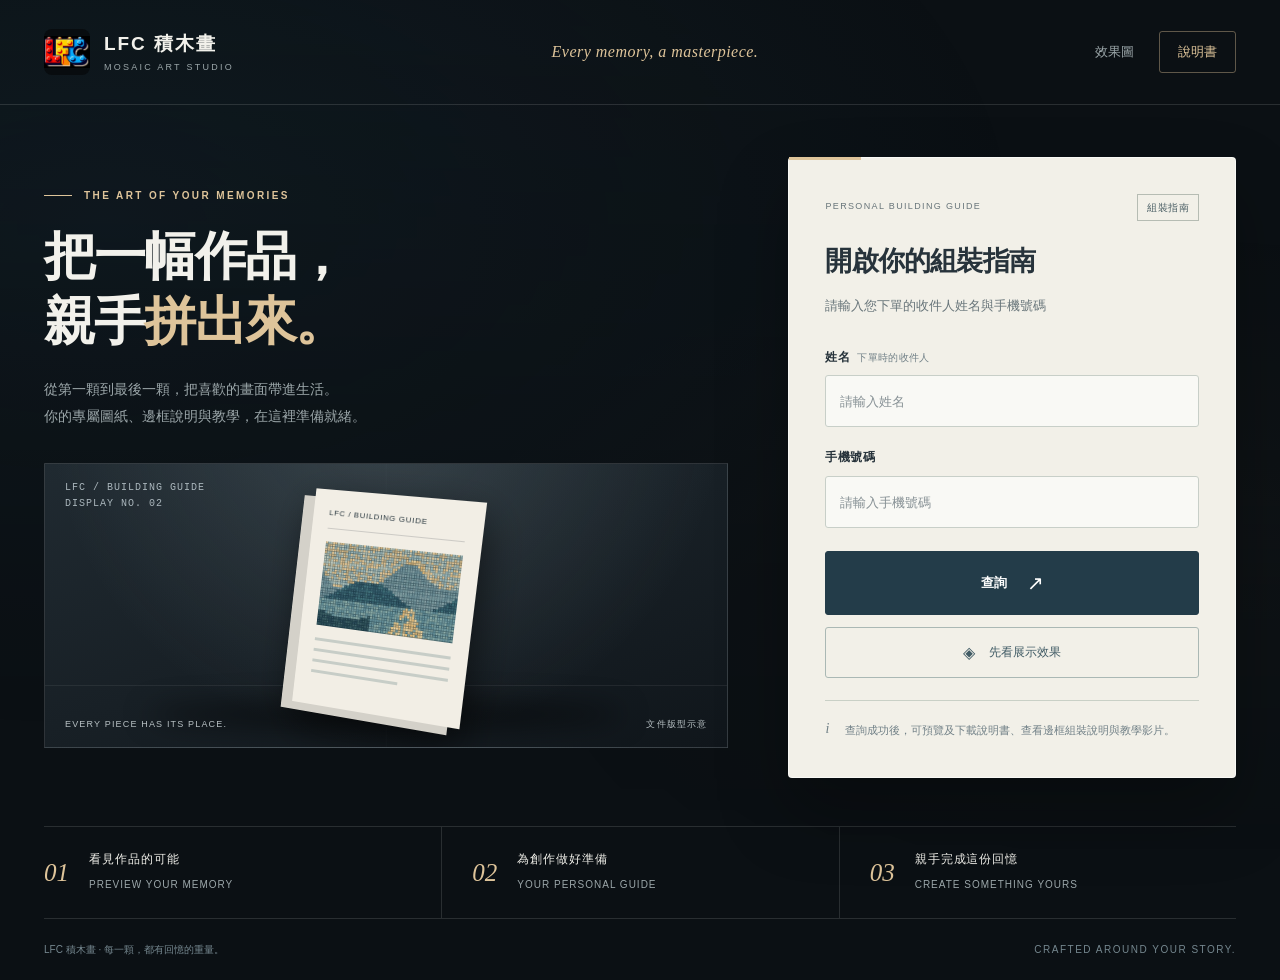
==== commit e0a170ca: "升級為專業文件展示台與組裝指南入口 同步已發布的第二版公開預覽：深色展館、紙張展示台、背景切換與示意模式；姓名與手機查詢、文件下載與教學影片連結保持原程式。" ====
--- a/index.html
+++ b/index.html
@@ -3,36 +3,20 @@
 <head>
 <meta charset="UTF-8">
 <meta name="viewport" content="width=device-width,initial-scale=1">
-<meta name="theme-color" content="#f7f5ee">
-<meta name="description" content="查詢 LFC 積木畫專屬說明書、邊框組裝教學與教學影片。">
+<meta name="theme-color" content="#0b1014">
+<meta name="description" content="LFC 積木畫專屬組裝指南，查看與下載說明書、邊框組裝說明與教學影片。">
 <title>LFC積木畫說明書查詢下載系統</title>
 <link rel="icon" href="logo.png" type="image/png">
-<style>
-
-:root{--paper:#f7f5ee;--surface:#fff;--ink:#25332e;--muted:#6d786f;--green:#244d43;--green-soft:#eaf0e9;--clay:#b76549;--line:#dedfd5;--radius:24px;--shadow:0 12px 40px rgba(37,51,46,.06)}
-*{box-sizing:border-box}body{margin:0;background:var(--paper);color:var(--ink);font-family:"Noto Sans TC","PingFang TC","Microsoft JhengHei",sans-serif;line-height:1.65;-webkit-font-smoothing:antialiased}button,input,a{-webkit-tap-highlight-color:transparent}button,input{font:inherit}button,a{touch-action:manipulation}a{color:inherit}button{cursor:pointer}button:disabled{opacity:.6;cursor:wait}h1,h2,p{margin:0}h1,h2,p,a{text-wrap:pretty}button:focus-visible,a:focus-visible{outline:3px solid var(--clay);outline-offset:5px}button:active{transform:translateY(1px)}.skip-link{position:absolute;left:20px;top:-80px;padding:12px;background:white;z-index:10}.skip-link:focus{top:10px}
-.site-header{max-width:1200px;margin:auto;padding:30px 32px;display:flex;align-items:center;justify-content:space-between;gap:24px}.brand{display:flex;align-items:center;gap:13px;text-decoration:none}.brand img{width:46px;height:46px;object-fit:contain;border-radius:9px;background:#101010}.brand-name{font-size:19px;font-weight:700;letter-spacing:.06em}.brand-caption{display:block;font-size:10px;letter-spacing:.18em;color:var(--muted);margin-top:1px}.site-nav{display:flex;gap:6px;border:1px solid var(--line);padding:5px;border-radius:50px}.site-nav a{text-decoration:none;font-size:14px;padding:8px 18px;border-radius:40px;color:var(--muted);transition:background .18s ease-out,color .18s ease-out}.site-nav a:hover{background:#eeeee5;color:var(--green)}.site-nav a[aria-current=page]{background:var(--green);color:white}
-.service-layout{max-width:1136px;min-height:calc(100svh - 205px);margin:auto;display:grid;grid-template-columns:1.05fr 1fr;align-items:center;gap:86px;padding:38px 0 64px}.welcome-panel{padding:20px 0}.eyebrow{display:flex;align-items:center;gap:10px;font-size:11px;font-weight:700;letter-spacing:.16em;color:var(--green);margin-bottom:24px}.eyebrow:before{content:"";width:7px;height:7px;border-radius:2px;background:var(--clay)}.welcome-panel h1{font-size:clamp(36px,4.3vw,58px);line-height:1.3;letter-spacing:-.045em;font-weight:700}.welcome-panel h1 span{color:var(--clay)}.welcome-description{font-size:16px;line-height:1.95;color:var(--muted);max-width:370px;margin-top:26px}.journey{margin-top:54px;border-top:1px solid var(--line);padding-top:22px;display:flex;gap:25px}.journey-item{flex:1}.journey-number{display:block;font-size:11px;letter-spacing:.1em;color:var(--clay);margin-bottom:7px}.journey-item p{font-size:13px}.journey-item small{font-size:11px;color:var(--muted)}.service-panel{background:var(--surface);border:1px solid var(--line);border-radius:var(--radius);box-shadow:var(--shadow);padding:40px;min-width:0}.service-kicker{font-size:10px;letter-spacing:.18em;color:var(--muted);margin-bottom:16px;display:flex;justify-content:space-between;align-items:center}.step-count{font-size:10px;color:var(--green);background:var(--green-soft);border-radius:20px;padding:4px 10px;letter-spacing:.04em}.panel-heading{font-size:27px;line-height:1.45;letter-spacing:-.02em;color:var(--ink)}.panel-description{font-size:14px;color:var(--muted);margin-top:12px;line-height:1.85}.form-fields{display:grid;gap:20px;margin-top:30px}label{display:block;font-size:13px;font-weight:700;margin-bottom:8px;color:var(--ink)}.field-hint{font-size:11px;font-weight:400;color:var(--muted);margin-left:7px}.tech-input{display:block;width:100%;padding:14px 16px;border:1px solid var(--line);border-radius:12px;background:#fafaf7;color:var(--ink);font-size:16px;line-height:1.5;transition:border-color .18s ease-out,box-shadow .18s ease-out}.tech-input::placeholder{color:#90978e;font-size:14px}.tech-input:focus{outline:0;border-color:var(--green);background:white;box-shadow:0 0 0 3px var(--green-soft)}.tech-button{display:inline-flex;justify-content:center;align-items:center;gap:16px;background:var(--green);color:white;border:1px solid var(--green);border-radius:12px;padding:14px 20px;font-size:14px;font-weight:700;line-height:1.5;text-decoration:none;transition:background .18s ease-out,box-shadow .18s ease-out}.tech-button:hover{background:#193c33;box-shadow:0 5px 15px #244d4320}.tech-button .arrow{font-size:19px;font-weight:400}.form-fields>.tech-button{width:100%;margin-top:4px}.form-note{display:flex;gap:9px;align-items:flex-start;color:var(--muted);font-size:12px;padding-top:23px;margin-top:24px;border-top:1px solid #eeeee7}.note-mark{display:inline-flex;width:17px;height:17px;flex:0 0 17px;align-items:center;justify-content:center;border:1px solid #c1c8bc;border-radius:50%;font-size:10px;margin-top:2px}.result-feedback{font-size:13px;margin-top:20px;text-align:center}.result-feedback:empty{display:none}.site-footer{max-width:1136px;margin:0 auto;padding:22px 0;border-top:1px solid var(--line);display:flex;justify-content:space-between;gap:18px;font-size:11px;color:var(--muted)}.site-footer span:last-child{letter-spacing:.11em}.hidden{display:none!important}
-.secondary-button{display:inline-flex;align-items:center;justify-content:center;border:1px solid #cbd3c9;border-radius:12px;background:var(--surface);color:var(--green);padding:10px 24px;font-size:14px;text-decoration:none;transition:background .18s ease-out}.secondary-button:hover{background:var(--green-soft)}.service-layout:has(.max-w-5xl),.service-layout:has(.max-w-4xl){display:block;max-width:1136px;min-height:calc(100svh - 205px)}.service-layout:has(.max-w-5xl) .welcome-panel,.service-layout:has(.max-w-4xl) .welcome-panel{display:none}.service-panel.max-w-5xl,.service-panel.max-w-4xl{width:100%}#gallery-title{font-size:clamp(24px,3vw,36px);color:var(--ink);text-shadow:none;letter-spacing:-.02em}#gallery-grid{display:grid;grid-template-columns:repeat(3,minmax(0,1fr));gap:24px}.gallery-card{border:1px solid var(--line);background:#f5f4ee;border-radius:16px;overflow:hidden;transition:box-shadow .18s ease-out,transform .18s ease-out}.gallery-card:hover{transform:translateY(-3px);box-shadow:0 6px 20px #25332e14}.gallery-card a{display:block;aspect-ratio:1;background:#f3f2eb}.gallery-card img{width:100%;height:100%;object-fit:contain}.gallery-card [class*=text-gray]{color:var(--ink)}.gallery-card .card-loader{width:28px;height:28px;border:2px solid var(--green);border-top-color:transparent;border-radius:50%;animation:rotation .8s linear infinite}.loader{display:inline-block;width:30px;height:30px;border:2px solid #dce3da;border-top-color:var(--green);border-radius:50%;animation:rotation .8s linear infinite}.tab-button{flex:1;min-width:0;background:transparent;border:0;border-bottom:2px solid transparent;padding:14px 8px;color:var(--muted);font-size:13px;line-height:1.65;transition:background .18s ease-out}.tab-button:hover{background:var(--green-soft)}.tab-button.active{color:var(--green);border-color:var(--green);background:var(--green-soft)}.tab-content{display:none}.tab-content.active{display:block}.preview-iframe{width:100%;height:65vh;min-height:320px;border:1px solid var(--line);border-radius:14px;background:#f4f3ec}.warning-box{display:flex;align-items:center;gap:16px;background:#f5eee5;border:1px solid #e5d6c6;border-radius:14px;padding:18px;margin-bottom:24px;color:#855d36}.warning-box p{color:#694a2e!important}.warning-box .text-yellow-300{color:#996131}.warning-box svg{flex:0 0 24px}.warning-box .font-bold{font-size:15px}#video-placeholder{display:grid;place-items:center;cursor:pointer;color:var(--green);background:var(--green-soft)}#video-placeholder svg{display:block;margin:auto;color:var(--green)}#video-placeholder .text-gray-400{color:var(--muted)}
-/* Existing result templates: retain their class contracts without a runtime CSS dependency. */
-.block{display:block}.grid{display:grid}.flex{display:flex}.flex-col{flex-direction:column}.flex-1{flex:1}.flex-shrink-0{flex-shrink:0}.justify-center{justify-content:center}.items-center{align-items:center}.place-items-center{place-items:center}.gap-4{gap:16px}.w-full{width:100%}.h-full{height:100%}.aspect-square{aspect-ratio:1}.mx-auto{margin-left:auto;margin-right:auto}.mt-2{margin-top:8px}.mt-4{margin-top:16px}.mt-6{margin-top:24px}.mt-8{margin-top:32px}.mb-4{margin-bottom:16px}.mb-8{margin-bottom:32px}.p-3{padding:12px}.p-4{padding:16px}.text-center{text-align:center}.text-left{text-align:left}.text-xs{font-size:12px}.text-sm{font-size:14px}.text-lg{font-size:18px}.font-bold,.font-semibold{font-weight:700}.text-gray-300,.text-gray-400{color:var(--muted)}.text-red-400{color:#a5362c}.text-orange-400{color:#93602e}.text-white{color:var(--ink)}.border-b{border-bottom:1px solid var(--line)}.rounded-lg{border-radius:12px}.relative{position:relative}.overflow-hidden{overflow:hidden}.cursor-pointer{cursor:pointer}
-@keyframes rotation{to{transform:rotate(360deg)}}
-@media(min-width:640px){.sm\:w-auto{width:auto}}
-@media(max-width:1199px){.service-layout{margin:0 40px;gap:48px}.site-footer{margin:0 40px}.service-panel{padding:32px}.welcome-panel h1{font-size:48px}}
-@media(max-width:800px){.site-header{padding:24px}.service-layout{grid-template-columns:1fr;margin:0 auto;max-width:540px;padding:20px 24px 48px;gap:30px;min-height:auto}.welcome-panel{padding:6px 0 0}.eyebrow{margin-bottom:14px}.welcome-panel h1{font-size:40px;line-height:1.35}.welcome-description{font-size:14px;max-width:none;margin-top:16px}.journey{display:none}.service-panel{padding:28px}.site-footer{margin:0 24px}.service-layout:has(.max-w-5xl),.service-layout:has(.max-w-4xl){padding:20px 24px 40px}.site-nav a{font-size:12px;padding:7px 12px}.brand-name{font-size:17px}.brand-caption{font-size:8px}.brand img{width:38px;height:38px}.site-header{gap:12px}#gallery-grid{grid-template-columns:repeat(2,minmax(0,1fr));gap:16px}.site-footer{flex-direction:column;gap:5px}.panel-heading{font-size:25px}}
-@media(max-width:420px){.site-header{padding:20px 18px}.brand{gap:9px}.brand-caption{display:none}.site-nav a{padding:7px 10px}.site-nav{gap:0}.service-layout{padding:16px 18px 36px}.service-panel{padding:24px}.welcome-panel h1{font-size:36px}.form-fields{margin-top:24px}.site-footer{margin:0 18px}#gallery-grid{grid-template-columns:1fr}.tab-button{font-size:12px}.service-layout:has(.max-w-5xl),.service-layout:has(.max-w-4xl){padding:16px 18px 32px}}
-@media(prefers-reduced-motion:reduce){*,*:before,*:after{transition:none!important;animation:none!important}}
-
-.service-panel.max-w-4xl #login-note{display:none}
-#login-form[style*="block"]{display:grid!important}
-</style>
+<link rel="stylesheet" href="studio-v2.css?v=20261023">
+<script src="studio-v2.js?v=20261023" defer></script>
 </head>
-<body>
+<body data-scene="dark">
 <a class="skip-link" href="#main-container">跳至查詢內容</a>
-<header class="site-header"><a class="brand" href="../lfc-manual-query-system/" aria-label="LFC 積木畫首頁"><img src="logo.png" alt="LFC Logo" width="46" height="46"><div><span class="brand-name">LFC 積木畫</span><span class="brand-caption">MEMORIES, PIECE BY PIECE.</span></div></a><nav class="site-nav" aria-label="客戶服務"><a href="../lfc-block-painting-effect/">效果圖</a><a href="../lfc-manual-query-system/" aria-current="page">說明書</a></nav></header>
-<div class="service-layout"><section class="welcome-panel" aria-labelledby="welcome-heading"><p class="eyebrow">LFC CUSTOMER STUDIO</p><h1 id="welcome-heading">從第一顆開始，<br>拼好<span>每一份回憶。</span></h1><p class="welcome-description">你的專屬圖紙與組裝教學，都在這裡。<br>備好積木，照著步驟，慢慢拼出喜歡的模樣。</p><div class="journey" aria-label="客戶服務流程"><div class="journey-item"><span class="journey-number">01 / PREVIEW</span><p>看見作品模樣</p><small>查看積木畫效果圖</small></div><div class="journey-item"><span class="journey-number">02 / DOWNLOAD</span><p>備好專屬圖紙</p><small>下載與保存說明書</small></div><div class="journey-item"><span class="journey-number">03 / CREATE</span><p>開始你的創作</p><small>跟著教學一步步完成</small></div></div></section><main id="main-container" class="service-panel max-w-md"><div id="title-section"><div class="service-kicker"><span>YOUR BUILDING GUIDE</span><span class="step-count">組裝指南</span></div><h2 class="panel-heading">積木畫說明書查詢系統</h2><p class="panel-description">請輸入您下單的收件人姓名與手機號碼</p></div><div class="form-fields" id="login-form"><div><label for="name">姓名<span class="field-hint">下單時的收件人</span></label><input class="tech-input" id="name" name="name" type="text" placeholder="請輸入姓名" autocomplete="name"></div><div><label for="phone">手機號碼</label><input class="tech-input" id="phone" name="phone" type="tel" inputmode="tel" placeholder="請輸入手機號碼" autocomplete="tel"></div><button id="search-btn" class="tech-button" type="button"><span>查詢</span><span class="arrow" aria-hidden="true">↗</span></button></div><div id="result" class="result-feedback" role="status" aria-live="polite"></div><div id="login-note"><p class="form-note"><span class="note-mark" aria-hidden="true">i</span><span>查詢成功後，可查看專屬說明書、邊框組裝說明與教學影片。</span></p></div></main></div>
-<footer class="site-footer"><span>LFC 積木畫 · 把回憶，一顆一顆留下來。</span><span>MADE FOR YOUR MEMORIES</span></footer>
-    <script>
+<header class="site-header"><a class="brand" href="../lfc-manual-query-system/" aria-label="LFC 積木畫首頁"><img src="logo.png" alt="LFC Logo" width="46" height="46"><div><span class="brand-name">LFC 積木畫</span><span class="brand-caption">MOSAIC ART STUDIO</span></div></a><span class="header-signature">Every memory, a masterpiece.</span><nav class="site-nav" aria-label="客戶服務"><a href="../lfc-block-painting-effect/">效果圖</a><a href="../lfc-manual-query-system/" aria-current="page">說明書</a></nav></header>
+<div class="service-layout"><section class="welcome-panel" aria-labelledby="welcome-heading"><p class="eyebrow">THE ART OF YOUR MEMORIES</p><h1 id="welcome-heading">把一幅作品，<br>親手<span>拼出來。</span></h1><p class="welcome-description">從第一顆到最後一顆，把喜歡的畫面帶進生活。<br>你的專屬圖紙、邊框說明與教學，在這裡準備就緒。</p><figure class="hero-stage"><span class="stage-serial">LFC / BUILDING GUIDE<br>DISPLAY NO. 02</span><div class="document-sample" aria-hidden="true"><p>LFC / BUILDING GUIDE</p><img src="studio-art.svg" alt="" width="672" height="432"><span></span><span></span><span></span><span></span></div><figcaption><span>EVERY PIECE HAS ITS PLACE.</span><span>文件版型示意</span></figcaption></figure></section><main id="main-container" class="service-panel max-w-md"><div id="title-section"><div class="service-kicker"><span>PERSONAL BUILDING GUIDE</span><span class="step-count">組裝指南</span></div><h2 class="panel-heading">開啟你的組裝指南</h2><p class="panel-description">請輸入您下單的收件人姓名與手機號碼</p></div><div class="form-fields" id="login-form"><div><label for="name">姓名<span class="field-hint">下單時的收件人</span></label><input class="tech-input" type="text" id="name" name="name" placeholder="請輸入姓名" autocomplete="name"></div><div><label for="phone">手機號碼</label><input class="tech-input" type="tel" id="phone" name="phone" inputmode="tel" placeholder="請輸入手機號碼" autocomplete="tel"></div><button class="tech-button" id="search-btn" type="button"><span>查詢</span><span class="arrow" aria-hidden="true">↗</span></button></div><div id="login-note"><button type="button" id="demo-btn" class="demo-button"><span aria-hidden="true">◈</span>先看展示效果</button><p class="form-note"><span class="note-mark" aria-hidden="true">i</span><span>查詢成功後，可預覽及下載說明書、查看邊框組裝說明與教學影片。</span></p></div><div class="result-tools"><p class="eyebrow">THE CREATOR'S DESK</p><h2>你的作品組裝中心</h2><div class="display-toolbar"><span>DISPLAY ATMOSPHERE / 展示背景</span><div class="scene-switch" role="group" aria-label="展示背景"><button type="button" data-scene="dark" aria-pressed="true">暗場藝廊</button><button type="button" data-scene="light" aria-pressed="false">柔光展牆</button></div></div></div><div id="result" class="result-feedback" role="status" aria-live="polite"></div></main></div>
+<section class="journey" aria-label="積木畫創作流程"><div class="journey-item"><span class="journey-number">01</span><div><p>看見作品的可能</p><small>PREVIEW YOUR MEMORY</small></div></div><div class="journey-item"><span class="journey-number">02</span><div><p>為創作做好準備</p><small>YOUR PERSONAL GUIDE</small></div></div><div class="journey-item"><span class="journey-number">03</span><div><p>親手完成這份回憶</p><small>CREATE SOMETHING YOURS</small></div></div></section>
+<footer class="site-footer"><span>LFC 積木畫 · 每一顆，都有回憶的重量。</span><span>CRAFTED AROUND YOUR STORY.</span></footer>
+<script>
         const SCRIPT_URL = 'https://script.google.com/macros/s/AKfycbwk08u6SJJcsNtvIpjHmHpPkwKFiYjq_4FJLAWL6oXFiTDUTA7VjKnH3yicGly2aw3f/exec';
 
         document.addEventListener('DOMContentLoaded', () => {
@@ -190,7 +174,5 @@
             });
         });
     </script>
-
 </body>
 </html>
-
--- a/studio-v2.css
+++ b/studio-v2.css
@@ -0,0 +1,132 @@
+
+:root {
+  --ink:#f2f1eb; --muted:#9ca7aa; --paper:#0b1014; --surface:#151d23; --line:#ffffff20;
+  --gold:#dec49a; --blue:#90bdce; --green:#dec49a; --green-soft:#293237;
+  --stage:radial-gradient(ellipse at 50% -25%,#86929c3b,transparent 65%),linear-gradient(135deg,#222b31,#10171b 65%);
+  --frame:#e9e2d5; --stage-line:#ffffff13; --stage-label:#aeb8bb; color-scheme:dark;
+}
+*{box-sizing:border-box}
+body{margin:0;background:var(--paper);color:var(--ink);font:16px/1.7 "Noto Sans TC","PingFang TC","Microsoft JhengHei",sans-serif;-webkit-font-smoothing:antialiased}
+body:before{content:"";position:fixed;inset:0;z-index:-1;pointer-events:none;background:radial-gradient(ellipse at 8% 25%,#23475b30,transparent 55%),radial-gradient(ellipse at 90% 70%,#9d754714,transparent 45%);mask-image:linear-gradient(#000,transparent)}
+button,input,a{-webkit-tap-highlight-color:transparent}button,input{font:inherit}button,a{touch-action:manipulation}button{cursor:pointer}a{color:inherit}h1,h2,p,figure{margin:0}h1,h2,p,a{text-wrap:pretty}button:disabled{opacity:.55;cursor:wait}
+button:focus-visible,a:focus-visible{outline:2px solid var(--gold);outline-offset:5px}button:active{transform:translateY(1px)}
+.skip-link{position:absolute;top:-90px;left:20px;background:var(--gold);color:#151b20;padding:12px;z-index:100}.skip-link:focus{top:12px}
+.site-header{max-width:1320px;margin:auto;padding:28px 44px;display:flex;align-items:center;justify-content:space-between;gap:24px;border-bottom:1px solid var(--line)}
+.brand{display:flex;align-items:center;gap:14px;text-decoration:none}.brand img{width:46px;height:46px;object-fit:contain;border-radius:8px;background:#080c0f}
+.brand-name{font-size:19px;font-weight:700;letter-spacing:.1em}.brand-caption{display:block;font-size:9px;letter-spacing:.25em;color:var(--muted)}
+.header-signature{font:italic 16px Georgia,serif;color:var(--gold);letter-spacing:.03em}
+.site-nav{display:flex;gap:6px}.site-nav a{font-size:13px;text-decoration:none;padding:9px 18px;border:1px solid transparent;border-radius:3px;color:var(--muted);transition:color .18s,border-color .18s}
+.site-nav a:hover{color:var(--ink)}.site-nav a[aria-current=page]{color:var(--gold);border-color:#dec49a66}
+.service-layout{max-width:1232px;margin:auto;display:grid;grid-template-columns:1.3fr .85fr;gap:88px;align-items:center;padding:52px 0 38px}
+.eyebrow{font-size:10px;font-weight:600;letter-spacing:.24em;color:var(--gold);display:flex;align-items:center;gap:12px;margin-bottom:20px}
+.eyebrow:before{content:"";height:1px;width:28px;background:var(--gold)}
+.welcome-panel h1{font-size:clamp(40px,4.6vw,64px);font-weight:700;line-height:1.25;letter-spacing:-.035em}
+.welcome-panel h1 span{color:var(--gold)}.welcome-description{font-size:14px;color:var(--muted);line-height:1.95;margin-top:22px;max-width:490px}
+.hero-stage{height:285px;position:relative;margin-top:32px;background:radial-gradient(ellipse at 50% -20%,#abc3cc32,transparent 70%),linear-gradient(160deg,#202a31,#10161b);border:1px solid var(--line);overflow:hidden;display:grid;place-items:center;isolation:isolate}
+.hero-stage:before{content:"";position:absolute;inset:0;background:linear-gradient(90deg,transparent 49.9%,#ffffff05 50%,transparent 50.2%),linear-gradient(transparent 78%,#ffffff1a 78.2%,transparent 78.4%)}
+.hero-stage:after{content:"";position:absolute;width:70%;height:25px;bottom:20px;left:15%;border-radius:50%;background:#0008;filter:blur(14px);z-index:-1}
+.hero-art{width:258px;height:183px;object-fit:cover;border:9px solid #ded7c9;outline:1px solid #7b7263;box-shadow:0 20px 38px #000b,0 0 0 12px #0d1116,0 0 0 13px #5b6469;transform:perspective(900px) rotateY(-12deg) rotateZ(-2deg)}
+.stage-serial{position:absolute;left:20px;top:16px;font:10px/1.6 monospace;letter-spacing:.1em;color:#aab6bc}
+.hero-stage figcaption{position:absolute;bottom:14px;left:20px;right:20px;display:flex;justify-content:space-between;color:#b7c0c3;font-size:9px;letter-spacing:.13em}
+.document-sample{width:176px;height:221px;background:#f2eee5;color:#26343c;padding:17px;transform:perspective(700px) rotateY(-15deg) rotateZ(7deg);box-shadow:-12px 8px 0 #d4d1c9,0 18px 40px #000a;position:relative}
+.document-sample p{font-size:8px;letter-spacing:.1em;border-bottom:1px solid #26343c30;padding-bottom:8px}
+.document-sample img{display:block;width:100%;height:86px;object-fit:cover;margin:13px 0}
+.document-sample span{display:block;height:3px;background:#c7cdc7;margin-top:8px;width:100%}.document-sample span:nth-last-child(1){width:65%}
+.service-panel{position:relative;background:#f2f0e8;color:#27333b;border:1px solid #ffffff99;padding:36px;box-shadow:0 34px 70px #0004;min-width:0;border-radius:4px}
+.service-panel:before{content:"";position:absolute;left:0;top:-1px;width:72px;height:3px;background:var(--gold)}
+.service-kicker{display:flex;align-items:center;justify-content:space-between;font-size:9px;color:#68757a;letter-spacing:.15em;margin-bottom:22px}
+.step-count{border:1px solid #b6bcb3;padding:4px 9px;color:#4a5e64;font-size:10px;letter-spacing:.04em}
+.panel-heading{font-size:27px;line-height:1.4;letter-spacing:-.03em}.panel-description{font-size:13px;color:#68757a;line-height:1.9;margin-top:14px}
+.form-fields{display:grid;gap:20px;margin-top:28px}label{display:block;font-size:12px;font-weight:700;margin-bottom:8px;letter-spacing:.03em}
+.field-hint{font-size:10px;color:#718087;font-weight:400;margin-left:7px}
+.tech-input{display:block;width:100%;padding:13px 14px;background:#fff9;color:#26343c;border:1px solid #c8cfc8;border-radius:3px;font-size:16px;line-height:1.5;transition:border-color .2s,box-shadow .2s}
+.tech-input::placeholder{font-size:13px;color:#879195}.tech-input:focus{outline:0;border-color:#53788a;box-shadow:0 0 0 3px #567d8f17;background:white}
+.tech-button{display:inline-flex;align-items:center;justify-content:center;gap:20px;padding:14px 20px;background:#233c49;border:1px solid #233c49;color:#fff;font-size:13px;font-weight:700;text-decoration:none;border-radius:3px;transition:background .2s,box-shadow .2s}
+.tech-button:hover{background:#365769;box-shadow:0 6px 20px #1c313533}.form-fields>.tech-button{width:100%;margin-top:3px}.arrow{font-size:20px;font-weight:400}
+.demo-button{display:flex;align-items:center;justify-content:center;gap:14px;width:100%;background:transparent;border:1px solid #aab8b4;color:#405b65;border-radius:3px;padding:11px 14px;margin-top:12px;font-size:12px;transition:background .2s}
+.demo-button:hover{background:#dde5e0}.demo-button span{font-size:16px}.form-note{border-top:1px solid #c9d0c6;padding-top:20px;margin-top:22px;display:flex;gap:8px;font-size:11px;line-height:1.8;color:#718087}
+.note-mark{font:italic 14px Georgia,serif;flex:0 0 12px}.result-feedback{font-size:13px;margin-top:18px}.result-feedback:empty{display:none}
+.journey{max-width:1232px;margin:10px auto 0;display:grid;grid-template-columns:repeat(3,1fr);border-top:1px solid var(--line);border-bottom:1px solid var(--line)}
+.journey-item{padding:22px 30px 22px 0;display:flex;align-items:center;gap:20px}.journey-item+div{border-left:1px solid var(--line);padding-left:30px}
+.journey-number{font:italic 25px Georgia,serif;color:var(--gold)}.journey-item p{font-size:12px;letter-spacing:.08em}.journey-item small{font-size:10px;color:var(--muted);letter-spacing:.1em}
+.site-footer{max-width:1232px;margin:auto;padding:22px 0;display:flex;justify-content:space-between;gap:14px;font-size:10px;color:#75878f}.site-footer span:last-child{letter-spacing:.15em}
+.hidden{display:none!important}
+.secondary-button{background:transparent;border:1px solid #87979e;color:var(--ink);padding:10px 24px;border-radius:3px;font-size:13px;transition:background .2s}
+.secondary-button:hover{background:#ffffff12}
+.service-layout:has(.max-w-5xl),.service-layout:has(.max-w-4xl){display:block;padding-top:48px;min-height:68vh}
+.service-layout:has(.max-w-5xl) .welcome-panel,.service-layout:has(.max-w-4xl) .welcome-panel,body:has(.max-w-5xl)>.journey,body:has(.max-w-4xl)>.journey{display:none}
+.service-panel.max-w-5xl,.service-panel.max-w-4xl{background:transparent;color:var(--ink);padding:0;box-shadow:none;border:0}
+.service-panel.max-w-5xl:before,.service-panel.max-w-4xl:before{display:none}
+#gallery-title{font-size:clamp(26px,3.3vw,42px);font-weight:600;letter-spacing:-.02em}.collection-description{color:var(--muted);font-size:13px;margin-top:14px}
+.collection-header{text-align:left;margin-bottom:28px}.collection-header .eyebrow{margin-bottom:14px}
+.display-toolbar{display:flex;justify-content:space-between;align-items:center;gap:16px;padding:16px 0;border-top:1px solid var(--line);margin:20px 0 22px;font-size:11px;color:var(--muted)}
+.display-toolbar>span{letter-spacing:.08em}.scene-switch{display:flex;gap:6px}.scene-switch button{background:transparent;color:var(--muted);border:1px solid var(--line);padding:7px 13px;font-size:11px;border-radius:2px}
+.scene-switch button[aria-pressed=true]{border-color:#dec49a88;color:var(--gold);background:#dec49a0a}.scene-switch button:hover{border-color:var(--gold)}
+#gallery-grid{display:grid;grid-template-columns:repeat(2,minmax(0,1fr));gap:28px}
+.gallery-card{position:relative;background:#131c22;border:1px solid var(--line);border-radius:3px;overflow:hidden;transition:border-color .2s}
+.gallery-card:hover{border-color:#dec49a88}.gallery-card>a{position:relative;display:grid;place-items:center;aspect-ratio:1.12;background:var(--stage);padding:54px;isolation:isolate;overflow:hidden}
+.gallery-card>a:before{content:"LFC  /  PRIVATE COLLECTION";position:absolute;top:17px;left:20px;font:8px monospace;letter-spacing:.12em;color:var(--stage-label)}
+.gallery-card>a:after{content:"";position:absolute;left:0;right:0;bottom:14%;height:1px;background:var(--stage-line);z-index:-1}
+.gallery-card img{position:relative;width:100%;height:100%;object-fit:contain;background:var(--frame);border:12px solid var(--frame);outline:1px solid #8b8170;box-shadow:0 0 0 7px #10161b,0 0 0 8px #67727a,0 26px 35px #000a}
+.gallery-card>.p-3{padding:18px 22px 0;text-align:left;font-size:13px;color:#d5dcde;background:transparent}
+.gallery-card:after{content:"EXPLORE ARTWORK     ↗";display:block;padding:14px 22px 18px;font:9px monospace;letter-spacing:.13em;color:var(--gold)}
+body[data-scene=light]{--stage:radial-gradient(ellipse at 50% 0,#fff8,transparent 80%),linear-gradient(125deg,#c3c5be,#deddd5 50%,#aaa69b);--frame:#f3eee5;--stage-line:#4b504e22;--stage-label:#5e6460}
+body[data-scene=light] .gallery-card img{box-shadow:0 0 0 7px #ded9cd,0 0 0 8px #a19a8c,0 24px 35px #32372e4d}
+.loader,.card-loader{display:inline-block;width:30px;height:30px;border:2px solid #68778150;border-top-color:var(--gold);border-radius:50%;animation:rotation .9s linear infinite}
+.demo-notice{font-size:11px;color:var(--gold);border:1px solid #dec49a44;padding:12px 16px;margin-bottom:22px;background:#dec49a08}
+.demo-notice:empty{display:none}.result-tools{display:none}.max-w-4xl .result-tools{display:block}.result-tools h2{font-size:clamp(25px,3vw,38px);font-weight:600}
+.max-w-4xl #login-note{display:none}.max-w-4xl #result{margin-top:0}.max-w-4xl .text-gray-300{color:var(--muted)}
+.warning-box{display:flex;align-items:center;gap:16px;background:#dec49a0c;border:1px solid #dec49a33;color:var(--gold);padding:17px 20px;margin-bottom:26px;text-align:left}
+.warning-box p{color:var(--ink)}.warning-box p.text-sm{color:var(--muted)}.warning-box svg{flex:0 0 24px}
+.tab-button{flex:1;min-width:0;border:1px solid var(--line);border-right:0;color:var(--muted);background:#121c22;padding:16px 8px;font-size:13px;line-height:1.7;transition:background .2s}
+.tab-button:last-child{border-right:1px solid var(--line)}.tab-button:hover{color:var(--ink);background:#25343e}
+.tab-button.active{background:#e3d6bd;color:#27333b;border-color:#e3d6bd;font-weight:700}
+.tab-content{display:none;background:var(--stage);border:1px solid var(--line);padding:40px;position:relative}
+.tab-content.active{display:block}.tab-content:before{content:"LFC   /   DOCUMENT DISPLAY";display:block;text-align:left;font:8px monospace;letter-spacing:.16em;color:var(--stage-label);margin-bottom:20px}
+.preview-iframe{display:block;width:100%;height:72vh;min-height:460px;border:0;border-radius:2px;background:#f4f1e9;box-shadow:0 22px 50px #0007,0 0 0 8px #ffffff0a}
+.tab-content .tech-button{background:var(--gold);border-color:var(--gold);color:#17222b;min-width:200px}.tab-content .tech-button:hover{background:#eddab8}
+#video-placeholder,.demo-video{display:grid;place-items:center;width:100%;min-height:400px;background:radial-gradient(ellipse at 50% 0,#697b8b55,transparent 70%),#121c25;color:var(--ink)}
+#video-placeholder svg{display:block;margin:auto;color:var(--gold)}
+#login-form[style*="block"]{display:grid!important}
+.art-dialog{padding:0;border:1px solid #74828c55;max-width:1100px;width:calc(100% - 48px);max-height:94svh;background:#101820;color:var(--ink);overflow:auto;box-shadow:0 35px 120px #000b}
+.art-dialog::backdrop{background:#020508e8;backdrop-filter:blur(9px)}
+.dialog-toolbar{display:flex;align-items:center;justify-content:space-between;gap:16px;padding:18px 24px;border-bottom:1px solid var(--line)}
+.dialog-toolbar h2{font-size:13px;font-weight:500}.dialog-close{border:1px solid var(--line);color:var(--ink);background:transparent;width:36px;height:36px;font-size:21px}
+.dialog-stage{background:var(--stage);padding:50px;display:flex;justify-content:center;align-items:center;min-height:300px}
+.dialog-stage img{display:block;max-width:100%;max-height:62svh;width:auto;height:auto;object-fit:contain;border:14px solid var(--frame);outline:1px solid #8b8170;box-shadow:0 0 0 8px #10161b,0 0 0 9px #65717a,0 30px 48px #000a}
+.dialog-footer{padding:17px 24px;display:flex;align-items:center;justify-content:space-between;gap:18px;font-size:11px;color:var(--muted)}
+.dialog-footer a{color:var(--gold);text-decoration:none}.dialog-footer a:hover{text-decoration:underline}
+.demo-video{text-align:center;padding:35px}.demo-video .play-mark{width:76px;height:76px;border:1px solid #dec49a77;border-radius:50%;margin:0 auto 24px;display:grid;place-items:center;font-size:24px;color:var(--gold)}
+.demo-video p{font-size:18px}.demo-video small{display:block;font-size:12px;color:var(--muted);margin:12px auto 25px}
+.demo-video a{display:inline-block;color:var(--gold);font-size:13px}
+.block{display:block}.grid{display:grid}.flex{display:flex}.flex-col{flex-direction:column}.flex-1{flex:1}.flex-shrink-0{flex-shrink:0}.justify-center{justify-content:center}.items-center{align-items:center}.place-items-center{place-items:center}.gap-4{gap:16px}.w-full{width:100%}.h-full{height:100%}.aspect-square{aspect-ratio:1}.mx-auto{margin-left:auto;margin-right:auto}.mt-2{margin-top:8px}.mt-4{margin-top:16px}.mt-6{margin-top:24px}.mt-8{margin-top:32px}.mb-4{margin-bottom:16px}.mb-8{margin-bottom:32px}.p-3{padding:12px}.p-4{padding:16px}.text-center{text-align:center}.text-left{text-align:left}.text-xs{font-size:12px}.text-sm{font-size:14px}.text-lg{font-size:18px}.font-bold,.font-semibold{font-weight:700}.text-gray-300,.text-gray-400{color:var(--muted)}.text-red-400{color:#de8075}.text-orange-400{color:#d7b16d}.service-panel.max-w-md .text-red-400{color:#9d3932}.service-panel.max-w-md .text-orange-400{color:#8c5f25}.text-white{color:var(--ink)}.border-b{border-bottom:1px solid var(--line)}.rounded-lg{border-radius:3px}.relative{position:relative}.overflow-hidden{overflow:hidden}.cursor-pointer{cursor:pointer}
+@keyframes rotation{to{transform:rotate(360deg)}}
+@media(min-width:640px){.sm\:w-auto{width:auto}}
+@media(max-width:1319px){.service-layout,.journey,.site-footer{margin-left:44px;margin-right:44px}.service-layout{gap:60px}.welcome-panel h1{font-size:52px}}
+@media(max-width:1000px){.service-layout{gap:38px;grid-template-columns:1.05fr 1fr}.service-panel{padding:28px}.welcome-panel h1{font-size:44px}.header-signature{display:none}.hero-stage{height:250px}.hero-art{width:220px;height:156px}.journey-item+div{padding-left:20px}.journey-item{gap:14px}.gallery-card>a{padding:40px}}
+@media(max-width:760px){.site-header{padding:22px 22px}.brand{gap:10px}.brand img{width:38px;height:38px}.brand-name{font-size:16px}.brand-caption{font-size:8px}.site-nav{gap:0}.site-nav a{padding:8px 11px;font-size:12px}.service-layout{display:flex;flex-direction:column;align-items:stretch;gap:30px;margin:0 22px;padding:34px 0}.welcome-panel h1{font-size:43px}.welcome-description{font-size:13px;margin-top:18px}.eyebrow{font-size:9px;margin-bottom:16px}.hero-stage{height:230px;margin-top:26px}.hero-art{width:225px;height:159px}.stage-serial{font-size:8px}.hero-stage figcaption{font-size:8px}.service-panel{padding:28px}.panel-heading{font-size:26px}.journey,.site-footer{margin-left:22px;margin-right:22px}.journey{grid-template-columns:1fr}.journey-item{padding:16px 0}.journey-item+div{padding-left:0;border-left:0;border-top:1px solid var(--line)}.journey-item p{font-size:12px}.journey-number{width:28px;font-size:21px}.journey-item small{display:block}.site-footer{flex-direction:column;gap:4px}.service-layout:has(.max-w-5xl),.service-layout:has(.max-w-4xl){padding-top:30px}.display-toolbar{align-items:flex-start}.display-toolbar>span{font-size:10px;padding-top:8px}.scene-switch button{padding:7px 10px;font-size:10px}#gallery-grid{grid-template-columns:1fr;gap:24px}.gallery-card>a{padding:46px}.tab-content{padding:22px}.preview-iframe{height:65vh;min-height:380px}.tab-button{font-size:11px;padding:13px 7px}.warning-box{padding:14px;gap:12px}.warning-box .font-bold{font-size:13px}.art-dialog{width:calc(100% - 24px)}.dialog-stage{padding:30px 24px}.dialog-stage img{border-width:8px;box-shadow:0 0 0 5px #10161b,0 0 0 6px #65717a,0 18px 28px #0008}.dialog-toolbar,.dialog-footer{padding:14px 16px}.dialog-footer{font-size:10px}.document-sample{width:147px;height:190px;padding:15px}.document-sample img{height:66px}.demo-video{min-height:330px;padding:20px}.result-tools h2{font-size:26px}}
+@media(max-width:370px){.site-header{padding:18px}.brand-caption{display:none}.site-nav a{padding:7px 9px}.service-layout{margin:0 18px}.welcome-panel h1{font-size:38px}.service-panel{padding:24px}.hero-stage{height:215px}.hero-art{width:200px;height:142px}}
+@media(prefers-reduced-motion:reduce){*,*:before,*:after{transition:none!important;animation:none!important}}
+/* Keep the result workspace focused on the artwork and document stage. */
+.collection-header{margin-bottom:0}
+.collection-header .eyebrow{margin-bottom:10px}
+#gallery-title{font-size:clamp(26px,3vw,38px);line-height:1.35}
+.collection-description{font-size:12px;margin-top:8px}
+#gallery-view:not(.hidden){display:grid;grid-template-columns:minmax(0,1fr) auto;column-gap:24px;row-gap:24px}
+#gallery-view>.display-toolbar{margin:0;padding:0;border:0;align-self:center}
+#gallery-view>.display-toolbar>span{display:none}
+#gallery-grid,#gallery-demo-notice,#gallery-view>.mt-8{grid-column:1/-1}
+#gallery-demo-notice{margin:0;padding:10px 14px;font-size:10px}
+.max-w-4xl .result-tools{display:grid;grid-template-columns:minmax(0,1fr) auto;column-gap:24px;align-items:center;margin-bottom:26px}
+.result-tools>.eyebrow{grid-column:1/-1;margin-bottom:12px}
+.result-tools h2{font-size:32px;line-height:1.35}
+.result-tools .display-toolbar{margin:0;padding:0;border:0}
+.result-tools .display-toolbar>span{display:none}
+@media(max-width:760px){
+ #gallery-view:not(.hidden){grid-template-columns:1fr;row-gap:18px}
+ #gallery-view>.display-toolbar{grid-column:1;justify-self:start}
+ .max-w-4xl .result-tools{grid-template-columns:1fr;row-gap:14px}
+ .result-tools>.eyebrow{margin-bottom:0}.result-tools h2{font-size:26px}
+ .result-tools .display-toolbar{justify-self:start}
+}
+
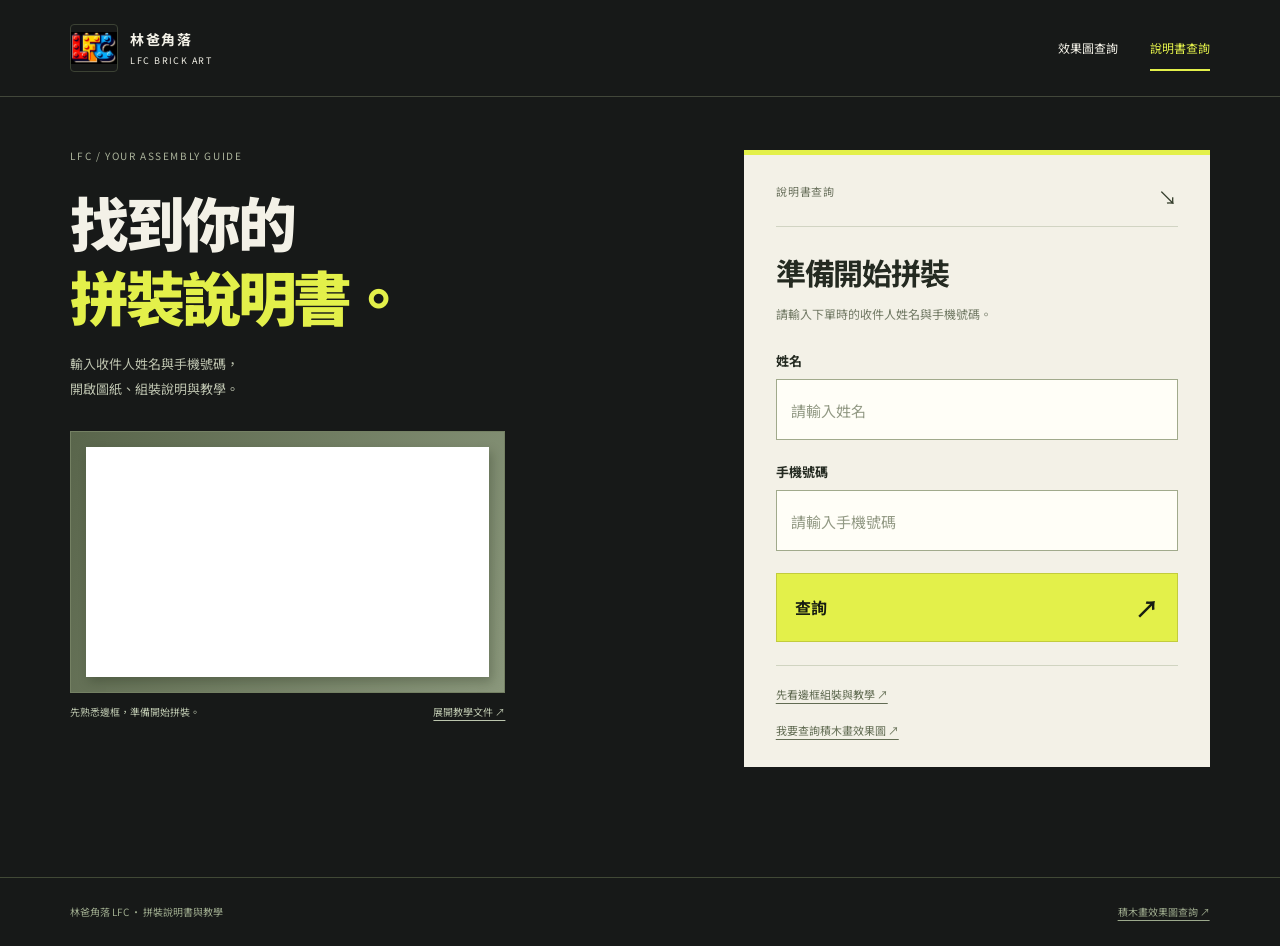
==== commit 65b0f4bc: "Apply approved B design to manual lookup and reading pages Add a responsive name and phone form, a c" ====
--- a/index.html
+++ b/index.html
@@ -1,22 +1,25 @@
-<!DOCTYPE html>
+<!doctype html>
 <html lang="zh-Hant">
 <head>
-<meta charset="UTF-8">
-<meta name="viewport" content="width=device-width,initial-scale=1">
-<meta name="theme-color" content="#0b1014">
-<meta name="description" content="LFC 積木畫專屬組裝指南，查看與下載說明書、邊框組裝說明與教學影片。">
-<title>LFC積木畫說明書查詢下載系統</title>
-<link rel="icon" href="logo.png" type="image/png">
-<link rel="stylesheet" href="studio-v2.css?v=20261023">
-<script src="studio-v2.js?v=20261023" defer></script>
+  <meta charset="utf-8"><meta name="viewport" content="width=device-width,initial-scale=1">
+  <title>LFC 拼裝說明書｜查詢與閱讀</title>
+  <meta name="description" content="輸入收件人姓名與手機號碼，查詢 LFC 積木畫拼裝說明書、邊框組裝說明與教學影片。">
+  <link rel="preconnect" href="https://fonts.googleapis.com"><link rel="preconnect" href="https://fonts.gstatic.com" crossorigin>
+  <link href="https://fonts.googleapis.com/css2?family=Noto+Sans+TC:wght@400;500;700;900&display=swap" rel="stylesheet">
+  <link rel="stylesheet" href="customer-base.css?v=b-manual-1"><link rel="stylesheet" href="customer-manual.css?v=b-manual-1">
+  <script defer src="customer-manual.js?v=b-manual-1"></script>
 </head>
-<body data-scene="dark">
-<a class="skip-link" href="#main-container">跳至查詢內容</a>
-<header class="site-header"><a class="brand" href="../lfc-manual-query-system/" aria-label="LFC 積木畫首頁"><img src="logo.png" alt="LFC Logo" width="46" height="46"><div><span class="brand-name">LFC 積木畫</span><span class="brand-caption">MOSAIC ART STUDIO</span></div></a><span class="header-signature">Every memory, a masterpiece.</span><nav class="site-nav" aria-label="客戶服務"><a href="../lfc-block-painting-effect/">效果圖</a><a href="../lfc-manual-query-system/" aria-current="page">說明書</a></nav></header>
-<div class="service-layout"><section class="welcome-panel" aria-labelledby="welcome-heading"><p class="eyebrow">THE ART OF YOUR MEMORIES</p><h1 id="welcome-heading">把一幅作品，<br>親手<span>拼出來。</span></h1><p class="welcome-description">從第一顆到最後一顆，把喜歡的畫面帶進生活。<br>你的專屬圖紙、邊框說明與教學，在這裡準備就緒。</p><figure class="hero-stage"><span class="stage-serial">LFC / BUILDING GUIDE<br>DISPLAY NO. 02</span><div class="document-sample" aria-hidden="true"><p>LFC / BUILDING GUIDE</p><img src="studio-art.svg" alt="" width="672" height="432"><span></span><span></span><span></span><span></span></div><figcaption><span>EVERY PIECE HAS ITS PLACE.</span><span>文件版型示意</span></figcaption></figure></section><main id="main-container" class="service-panel max-w-md"><div id="title-section"><div class="service-kicker"><span>PERSONAL BUILDING GUIDE</span><span class="step-count">組裝指南</span></div><h2 class="panel-heading">開啟你的組裝指南</h2><p class="panel-description">請輸入您下單的收件人姓名與手機號碼</p></div><div class="form-fields" id="login-form"><div><label for="name">姓名<span class="field-hint">下單時的收件人</span></label><input class="tech-input" type="text" id="name" name="name" placeholder="請輸入姓名" autocomplete="name"></div><div><label for="phone">手機號碼</label><input class="tech-input" type="tel" id="phone" name="phone" inputmode="tel" placeholder="請輸入手機號碼" autocomplete="tel"></div><button class="tech-button" id="search-btn" type="button"><span>查詢</span><span class="arrow" aria-hidden="true">↗</span></button></div><div id="login-note"><button type="button" id="demo-btn" class="demo-button"><span aria-hidden="true">◈</span>先看展示效果</button><p class="form-note"><span class="note-mark" aria-hidden="true">i</span><span>查詢成功後，可預覽及下載說明書、查看邊框組裝說明與教學影片。</span></p></div><div class="result-tools"><p class="eyebrow">THE CREATOR'S DESK</p><h2>你的作品組裝中心</h2><div class="display-toolbar"><span>DISPLAY ATMOSPHERE / 展示背景</span><div class="scene-switch" role="group" aria-label="展示背景"><button type="button" data-scene="dark" aria-pressed="true">暗場藝廊</button><button type="button" data-scene="light" aria-pressed="false">柔光展牆</button></div></div></div><div id="result" class="result-feedback" role="status" aria-live="polite"></div></main></div>
-<section class="journey" aria-label="積木畫創作流程"><div class="journey-item"><span class="journey-number">01</span><div><p>看見作品的可能</p><small>PREVIEW YOUR MEMORY</small></div></div><div class="journey-item"><span class="journey-number">02</span><div><p>為創作做好準備</p><small>YOUR PERSONAL GUIDE</small></div></div><div class="journey-item"><span class="journey-number">03</span><div><p>親手完成這份回憶</p><small>CREATE SOMETHING YOURS</small></div></div></section>
-<footer class="site-footer"><span>LFC 積木畫 · 每一顆，都有回憶的重量。</span><span>CRAFTED AROUND YOUR STORY.</span></footer>
-<script>
+<body>
+  <a class="skip-link" href="#name">跳至說明書查詢</a>
+  <header class="site-header"><a class="brand" href="./" aria-label="LFC 說明書查詢首頁"><img src="preview-logo.png" alt="LFC" width="48" height="48"><span>林爸角落<small>LFC BRICK ART</small></span></a><nav aria-label="客戶服務"><a href="https://ricksgemini0857.github.io/lfc-block-painting-effect/">效果圖查詢</a><a href="./" aria-current="page">說明書查詢</a></nav></header>
+  <main id="main-container" class="manual-main max-w-md" data-view="lookup">
+    <section id="title-section" class="lookup-story" aria-labelledby="manual-lookup-title"><p class="eyebrow">LFC / YOUR ASSEMBLY GUIDE</p><h1 id="manual-lookup-title"><span class="title-line">找到你的</span><span class="title-line"><span>拼裝說明書。</span></span></h1><p class="story-intro">輸入收件人姓名與手機號碼，<br>開啟圖紙、組裝說明與教學。</p><figure class="guide-preview"><div class="guide-paper"><iframe src="https://drive.google.com/file/d/1Oe4gyfuH852CJW76j0SpsoaL0wOfd0qM/preview" title="邊框組裝說明書預覽" loading="lazy"></iframe></div><figcaption><span>先熟悉邊框，準備開始拼裝。</span><a href="?guide=frame">展開教學文件 ↗</a></figcaption></figure></section>
+    <form id="login-form" class="lookup-panel" aria-labelledby="manual-form-title"><p class="panel-index">說明書查詢 <span>↘</span></p><h2 id="manual-form-title">準備開始拼裝</h2><p class="form-help">請輸入下單時的收件人姓名與手機號碼。</p><div class="field-group"><label for="name">姓名</label><input type="text" id="name" name="name" autocomplete="name" aria-required="true" placeholder="請輸入姓名"></div><div class="field-group"><label for="phone">手機號碼</label><input type="tel" id="phone" name="phone" autocomplete="tel" inputmode="tel" aria-required="true" placeholder="請輸入手機號碼"></div><button type="button" id="search-btn" class="search-button"><span class="search-label">查詢</span><span aria-hidden="true">↗</span></button><div class="panel-links"><a href="?guide=frame">先看邊框組裝與教學 ↗</a><a href="https://ricksgemini0857.github.io/lfc-block-painting-effect/">我要查詢積木畫效果圖 ↗</a></div></form>
+    <div id="manual-reader-heading" class="hidden"><p class="eyebrow">LFC / READING DESK</p><h1 tabindex="-1">拼裝說明書與教學</h1></div>
+    <div id="result" role="region" aria-label="查詢結果"></div><p id="manual-status" class="sr-only" role="status" aria-live="polite"></p>
+  </main>
+  <footer class="site-footer"><span>林爸角落 LFC · 拼裝說明書與教學</span><a href="https://ricksgemini0857.github.io/lfc-block-painting-effect/">積木畫效果圖查詢 ↗</a></footer>
+  <script>
         const SCRIPT_URL = 'https://script.google.com/macros/s/AKfycbwk08u6SJJcsNtvIpjHmHpPkwKFiYjq_4FJLAWL6oXFiTDUTA7VjKnH3yicGly2aw3f/exec';
 
         document.addEventListener('DOMContentLoaded', () => {
--- a/customer-base.css
+++ b/customer-base.css
@@ -0,0 +1,7 @@
+*{box-sizing:border-box}body{margin:0;background:#171918;color:#f3f1e7;font-family:"Noto Sans TC","Microsoft JhengHei",sans-serif;font-size:14px;-webkit-font-smoothing:antialiased}a{color:inherit;text-decoration:none}button,input{font:inherit}button{cursor:pointer;min-height:44px}button,a,input{transition:background .16s,opacity .16s,border-color .16s}button:focus-visible,a:focus-visible,input:focus-visible{outline:3px solid #a7b51b;outline-offset:5px}a:hover,button:hover{opacity:.85}button:disabled{cursor:wait;opacity:.6}h1,h2,p,figure{margin:0}img{display:block;max-width:100%;height:auto}.hidden{display:none!important}.skip-link{position:absolute;left:20px;top:-100px;padding:12px;background:#e3f04a;color:#171918;z-index:5}.skip-link:focus{top:12px}.site-header{max-width:1440px;margin:auto;padding:24px 5.5%;border-bottom:1px solid #42473a;display:flex;align-items:center;justify-content:space-between;gap:24px}.brand{display:flex;align-items:center;gap:12px;font-weight:700;letter-spacing:.1em}.brand img{width:48px;height:48px;object-fit:contain;border:1px solid #3c4234;border-radius:4px}.brand small{display:block;font-size:9px;font-weight:400;letter-spacing:.16em;margin-top:5px}.site-header nav{display:flex;gap:32px;font-size:12px}.site-header nav a{padding:13px 0}.site-header [aria-current]{color:#e3f04a;border-bottom:2px solid #e3f04a}main{width:89%;max-width:1240px;margin:50px auto 60px;min-height:calc(100dvh - 230px)}.lookup-layout{display:grid;grid-template-columns:1fr .85fr;gap:11%;align-items:start}.eyebrow{font-size:10px;letter-spacing:.16em;color:#aab29a;line-height:1.8}.lookup-story h1{font-size:clamp(48px,5.8vw,80px);font-weight:900;line-height:1.25;letter-spacing:-.055em;margin:20px 0}.lookup-story h1 span{color:#e3f04a}.story-intro{font-size:13px;line-height:1.9;color:#bbc1ad}.story-room{margin-top:28px;max-width:435px}.room-composition,.viewer-room{position:relative;overflow:hidden;background:#bba889}.room-photo{width:100%;height:auto}.sample-frame{position:absolute;left:63.393344%;top:27.088341%;width:8.213311%;aspect-ratio:.753;overflow:hidden;background:#151717;box-shadow:1px 2px 3px #211b1755}.sample-frame img{width:110%;height:auto;max-width:none;position:absolute;left:-5%;top:-1.5%}.story-room figcaption{display:flex;justify-content:space-between;gap:12px;padding-top:11px;font-size:11px;color:#d5d8c9}.story-room small{font-size:9px;color:#929d83}.lookup-panel{background:#f3f1e7;color:#242a21;border-top:5px solid #e3f04a;padding:28px 32px 22px;margin-top:3px}.panel-index{display:flex;justify-content:space-between;font-size:11px;letter-spacing:.08em;border-bottom:1px solid #d1d4c3;padding-bottom:16px;color:#6b725e}.panel-index>span{font-size:19px;color:#343d2b}.lookup-panel h2{font-size:30px;letter-spacing:-.04em;line-height:1.5;margin:23px 0 8px;font-weight:700}.form-help{font-size:12px;line-height:1.9;color:#737b66;margin-bottom:25px}.lookup-panel label{display:block;font-size:13px;font-weight:700;margin-bottom:9px}.lookup-panel input{width:100%;min-width:0;padding:16px 14px;border:1px solid #a1aa8c;border-radius:0;background:#fffef7;color:#20271c;font-size:18px;line-height:1.5}.lookup-panel input::placeholder{color:#939a85;font-size:15px}.input-hint{font-size:10px;color:#7a826d;line-height:1.8;margin:9px 0 23px}.search-button{background:#e3f04a;color:#181e12;width:100%;border:1px solid #c2cc3d;padding:16px 18px;display:flex;justify-content:space-between;align-items:center;gap:14px;font-size:16px;font-weight:700;text-align:left}.search-button>span:last-child{font-size:24px}.panel-links{display:flex;flex-direction:column;align-items:flex-start;gap:6px;border-top:1px solid #d0d4c1;margin-top:20px;padding-top:13px;font-size:11px;color:#626c53}.panel-links>a{padding:7px 0;text-decoration:underline;text-underline-offset:4px}#login-result:not(:empty){margin-top:17px;font-size:12px;line-height:1.8}#login-result .text-red-400{color:#9a3521}#login-result .text-orange-400{color:#8e5d14}.loader,.card-loader{display:inline-block;width:22px;height:22px;border:2px solid #8e9b6b;border-top-color:transparent;border-radius:50%;animation:spin .85s linear infinite;vertical-align:middle;margin-right:8px}#login-result .flex{display:flex;align-items:center;gap:12px}#login-result .loader{flex-shrink:0}.gallery-heading{display:flex;align-items:center;justify-content:space-between;gap:28px;padding-bottom:28px;border-bottom:1px solid #666e53;margin-bottom:28px}.gallery-heading h1{font-size:clamp(26px,3.2vw,44px);font-weight:900;line-height:1.6;letter-spacing:-.04em;margin:8px 0;overflow-wrap:anywhere}.gallery-heading>div>p:last-child{font-size:12px;line-height:1.8;color:#b5beaa}.back-button{white-space:nowrap;background:transparent;color:#e3f04a;border:1px solid #707a52;padding:10px 18px;font-size:12px}.demo-notice{padding:13px 16px;border-left:3px solid #e3f04a;background:#272d1d;color:#dbe8b4;font-size:12px;line-height:1.8;margin-bottom:24px}#gallery-grid{display:grid;grid-template-columns:repeat(auto-fit,minmax(260px,1fr));gap:26px;align-items:start}.gallery-card{border:1px solid #464e39;background:#22271d;overflow:hidden}.gallery-card>a{display:grid;place-items:center;height:300px;padding:20px;position:relative;background:#f0eee3}.gallery-card>a>img{width:100%;height:100%;object-fit:contain;min-height:0}.gallery-card>.p-3{padding:14px 18px;font-size:12px;line-height:1.7;overflow-wrap:anywhere;color:#d2d8c3}.gallery-card .thumb-open{position:absolute;bottom:12px;right:12px;background:#e3f04a;color:#20271a;padding:10px 12px;font-size:10px}.gallery-card>.aspect-square{aspect-ratio:1;display:grid;place-items:center}.gallery-card>.p-4{padding:25px;color:#f1c9b6;font-size:12px}.work-actions{display:flex;border-top:1px solid #48503b}.work-actions button{flex:1;padding:12px 14px;text-align:left;border:0;background:transparent;color:#e3f04a;font-size:12px}.work-actions button+button{border-left:1px solid #48503b;color:#d0d7c3}.site-footer{max-width:1440px;margin:auto;padding:25px 5.5%;border-top:1px solid #414936;display:flex;justify-content:space-between;gap:20px;font-size:10px;color:#9ca98c;line-height:1.8}.site-footer a{text-decoration:underline;text-underline-offset:4px}body.dialog-open{overflow:hidden}dialog{padding:0;border:0;width:min(1100px,94vw);max-width:none;max-height:94dvh;background:#f3f1e7;color:#252d21;box-shadow:0 30px 100px #0008}dialog::backdrop{background:#121a13cf;backdrop-filter:blur(8px)}.viewer-header{display:flex;align-items:center;justify-content:space-between;gap:20px;padding:17px 22px}.viewer-header .eyebrow{color:#77846b;font-size:8px}.viewer-header h2{font-size:16px;font-weight:500;margin-top:3px;overflow-wrap:anywhere}.viewer-header>button{background:none;border:1px solid #d2d7c4;padding:8px 14px;color:#3c4632;font-size:12px;flex-shrink:0}.viewer-stage{height:60dvh;min-height:250px;display:flex;align-items:center;justify-content:center;background:#242b21;padding:0;overflow:hidden}.viewer-room{width:min(100%,90dvh);aspect-ratio:1.5}.room-mounted{position:absolute;left:var(--mounted-left,63.393344%);top:var(--mounted-top,27.088341%);width:var(--mounted-width,8.213311%);aspect-ratio:var(--mounted-aspect,.753);box-shadow:1px 2px 3px #211b1755;background:#171a15;overflow:hidden}.room-art{width:100%;height:100%;object-fit:contain}.detail-art{display:none;max-width:100%;width:auto;height:100%;object-fit:contain}.viewer-stage[data-mode=detail]{padding:20px;background:radial-gradient(ellipse at 50% 30%,#414c39,#121b13 78%)}.viewer-stage[data-mode=detail] .viewer-room{display:none}.viewer-stage[data-mode=detail] .detail-art{display:block}dialog[data-sample=true] .room-art{width:110%;height:auto;max-width:none;position:absolute;left:-5%;top:-1.5%}.viewer-controls{display:flex;align-items:center;justify-content:space-between;gap:16px;padding:13px 20px 6px;font-size:11px}.mode-options{display:flex;gap:5px}.mode-options button{background:transparent;border:1px solid #a1ad8c;padding:8px 15px;color:#485639;font-size:11px}.mode-options [aria-pressed=true]{background:#e3f04a;border-color:#c1cc37;color:#232b17}.viewer-controls>a{text-decoration:underline;text-underline-offset:4px;padding:10px 0}.viewer-status{font-size:10px;color:#6f7b62;line-height:1.8;padding:6px 20px 16px}@keyframes spin{to{transform:rotate(360deg)}}
+@media(max-width:950px){.lookup-layout{gap:6%;grid-template-columns:1fr 1fr}.lookup-panel{padding:24px}.lookup-story h1{font-size:55px}.lookup-panel h2{font-size:25px}main{margin-top:35px}.story-room{margin-top:30px}}
+@media(max-width:700px){.site-header{padding:18px 22px;gap:16px}.brand{font-size:12px;gap:8px;letter-spacing:.05em}.brand img{width:37px;height:37px}.brand small{font-size:7px}.site-header nav{gap:16px;font-size:10px}.site-header nav a{padding:10px 0}main{width:auto;margin:28px 22px 36px;min-height:calc(100dvh - 180px)}.lookup-layout{display:flex;flex-direction:column;gap:28px}.lookup-story{width:100%;display:grid;grid-template-columns:1fr .88fr;column-gap:18px;align-items:end}.lookup-story>.eyebrow{grid-column:1/-1;font-size:8px}.lookup-story h1{font-size:44px;margin:15px 0 0;line-height:1.27}.story-intro{font-size:10px;line-height:1.9;padding-bottom:4px}.story-room{display:none}.lookup-panel{width:100%;padding:21px 22px;margin:0}.lookup-panel h2{font-size:27px;margin-top:20px}.panel-index{font-size:10px;padding-bottom:13px}.form-help{font-size:11px;margin-bottom:23px}.lookup-panel input{font-size:18px;padding:14px}.lookup-panel input::placeholder{font-size:14px}.input-hint{font-size:9px;margin-bottom:20px}.search-button{font-size:14px;padding:14px 16px}.panel-links{font-size:10px;margin-top:17px}.site-footer{padding:22px;display:block;font-size:9px}.site-footer a{display:inline-block;margin-top:9px}.gallery-heading{align-items:flex-start;flex-direction:column;gap:18px;padding-bottom:23px;margin-bottom:22px}.gallery-heading h1{font-size:28px}.gallery-heading>div>p:last-child{font-size:11px}.back-button{font-size:11px;padding:9px 15px}.demo-notice{font-size:10px}#gallery-grid{grid-template-columns:1fr;gap:22px}.gallery-card>a{height:300px;padding:18px}.viewer-header{padding:13px 15px;gap:12px}.viewer-header h2{font-size:14px}.viewer-header>button{font-size:10px;padding:7px 11px}.viewer-stage{height:56dvh;min-height:240px}.viewer-room{width:min(100%,84dvh)}.viewer-controls{padding:12px 13px 6px;gap:10px;font-size:10px}.mode-options button{font-size:10px;padding:8px 12px}.viewer-status{padding:5px 13px 13px;font-size:9px}.viewer-stage[data-mode=detail]{padding:14px}}
+.viewer-crop-controls{display:flex;align-items:center;gap:12px;padding:5px 20px 7px;font-size:11px;color:#566348}.viewer-crop-controls[hidden]{display:none}.viewer-crop-controls label{flex-shrink:0}.viewer-crop-controls select{font:inherit;min-height:40px;max-width:100%;width:210px;border:1px solid #a1ad8c;border-radius:0;padding:8px 10px;background:#fffef7;color:#36462c}.viewer-crop-controls select:focus-visible{outline:3px solid #a7b51b;outline-offset:3px}.room-mounted[data-crop=left] .room-art{position:absolute;left:0;top:0;width:200%;max-width:none;height:100%;object-fit:fill}.room-mounted[data-crop=top] .room-art{position:absolute;left:0;top:0;width:100%;height:200%;max-width:none;object-fit:fill}@media(max-width:700px){.viewer-crop-controls{padding:4px 13px 7px;gap:10px;font-size:10px}.viewer-crop-controls select{width:auto;flex:1;min-width:0;min-height:44px}}
+html{-webkit-text-size-adjust:100%;text-size-adjust:100%}.lookup-story h1 .title-line{display:block;white-space:nowrap;color:inherit}
+@media(max-width:700px){.site-header{padding:16px 20px}.site-header nav{gap:14px}main{margin:22px 20px 30px}.lookup-layout{gap:21px}.lookup-story{display:block}.lookup-story h1{font-size:clamp(28px,8.5vw,36px);line-height:1.25;letter-spacing:-.045em;margin:12px 0 10px}.story-intro{font-size:12px;line-height:1.75;padding:0}.story-intro br{display:none}.lookup-panel{padding:18px 20px}.panel-index{padding-bottom:10px}.lookup-panel h2{font-size:24px;margin:16px 0 6px}.form-help{margin-bottom:18px}.lookup-panel input{font-size:16px;min-height:50px;padding:12px 13px}.input-hint{margin:7px 0 16px}.search-button{min-height:54px;padding:12px 15px}.panel-links{margin-top:15px;padding-top:9px;gap:3px}}
+@media(prefers-reduced-motion:reduce){a,button,input{transition:none}.loader,.card-loader{animation:none}}
--- a/customer-manual.css
+++ b/customer-manual.css
@@ -0,0 +1,5 @@
+.manual-main{display:grid;grid-template-columns:1fr .85fr;column-gap:11%;row-gap:16px;align-items:start}.manual-main .lookup-story h1{font-size:clamp(36px,4.6vw,64px)}.manual-main .lookup-panel{margin-top:3px}.manual-main .field-group{margin-bottom:22px}.manual-main .field-group input{margin-top:0}.manual-main .panel-links{margin-top:23px}.guide-preview{max-width:435px;margin-top:29px}.guide-paper{padding:15px;background:linear-gradient(115deg,#59654b,#8b987c);border:1px solid #748063}.guide-paper iframe{width:100%;height:230px;border:0;background:#fff;box-shadow:3px 5px 10px #15200e44;display:block}.guide-preview figcaption{display:flex;justify-content:space-between;gap:18px;font-size:10px;line-height:1.8;color:#bbc5ad;margin-top:10px}.guide-preview a{text-decoration:underline;text-underline-offset:4px}.manual-main #result:empty{display:none}.manual-main[data-view=lookup] #result{grid-column:2;font-size:12px;line-height:1.8;padding:0 6px}.manual-main[data-view=lookup] #result>.flex{display:flex;align-items:center;gap:12px}.manual-main #result .text-red-400{color:#f5bea6}.manual-main #result .text-orange-400{color:#e9d991}.manual-main[data-view=documents]{display:block;max-width:1100px}.manual-main[data-view=documents] #result{margin-top:24px}.manual-main[data-view=documents] #title-section,.manual-main[data-view=documents] #login-form{display:none!important}#manual-reader-heading h1{font-size:clamp(28px,3.4vw,44px);font-weight:900;line-height:1.5;letter-spacing:-.035em;margin-top:8px}.warning-box{display:flex;gap:15px;align-items:center;padding:17px 20px;margin-bottom:24px;background:#30361e;border-left:3px solid #e3f04a;color:#f3f1e7;font-size:14px;line-height:1.8}.warning-box svg{width:24px;height:24px;flex-shrink:0;color:#e3f04a}.warning-box p:first-child{font-weight:700}.warning-box p+p{font-size:11px;color:#c1ccb0}.document-tabs{display:grid;grid-template-columns:repeat(3,minmax(0,1fr));gap:6px;border-bottom:1px solid #737e5c;padding-bottom:12px;margin-bottom:0}.document-tabs:has(.tab-button:nth-child(2):last-child){grid-template-columns:repeat(2,minmax(0,1fr))}.tab-button{background:transparent;border:1px solid #566143;color:#cdd5c0;padding:14px 12px;font-weight:500;font-size:13px;line-height:1.5}.tab-button.active{background:#e3f04a;color:#20271a;border-color:#e3f04a}.tab-content{display:none;padding:20px;background:#7b886d;margin:0 0 24px}.tab-content.active{display:block}.preview-iframe{width:100%;height:69dvh;min-height:400px;display:block;background:#fff;border:0;box-shadow:0 7px 18px #24301a33}.tab-content>.mt-6{margin-top:18px;display:flex;justify-content:center}.tech-button{display:block;background:#e3f04a;color:#1e2815;text-align:center;padding:14px 24px;min-height:48px;font-size:13px;font-weight:700;line-height:1.7;width:min(100%,330px);border:1px solid #c5d141}.secondary-button{background:transparent;color:#e3f04a;border:1px solid #71804e;padding:12px 22px;font-size:12px}#result>.mt-8{margin-top:24px;text-align:center}#video-placeholder{display:grid;place-items:center;text-align:center;cursor:pointer;background:radial-gradient(ellipse at 50% 30%,#39452c,#1b2515);color:#f3f1e7}#video-placeholder svg{width:64px;height:64px;margin:0 auto 18px;color:#e3f04a}#video-placeholder p{font-size:16px;line-height:1.8}#video-placeholder p+p{font-size:11px;color:#a5b692}.sr-only{position:absolute;width:1px;height:1px;padding:0;margin:-1px;overflow:hidden;clip:rect(0,0,0,0);white-space:nowrap;border:0}
+@media(max-width:950px){.manual-main{column-gap:6%;grid-template-columns:1fr 1fr}.manual-main .lookup-story h1{font-size:40px}}
+@media(max-width:700px){.manual-main{display:flex;flex-direction:column;gap:21px}.manual-main .lookup-story h1{font-size:clamp(28px,8.5vw,36px);margin:12px 0 10px}.manual-main .lookup-panel{margin:0}.guide-preview{display:none}.manual-main .field-group{margin-bottom:18px}.manual-main .panel-links{margin-top:17px}.manual-main[data-view=lookup] #result{padding:0 3px;margin-top:-10px;font-size:11px;width:100%}.manual-main[data-view=documents]{display:block;margin-top:24px}.manual-main[data-view=documents] #result{margin-top:19px}#manual-reader-heading h1{font-size:26px}.warning-box{padding:14px 15px;gap:12px;font-size:12px;margin-bottom:19px}.warning-box p+p{font-size:10px}.document-tabs{gap:4px;padding-bottom:10px}.tab-button{font-size:11px;padding:12px 5px;min-height:46px}.tab-content{padding:12px;margin-bottom:20px}.preview-iframe{height:63dvh;min-height:340px}.tech-button{width:100%;font-size:12px;padding:12px 18px}.tab-content>.mt-6{margin-top:12px}#video-placeholder p{font-size:14px}#video-placeholder p+p{font-size:10px}.secondary-button{font-size:11px}#result>.mt-8{margin-top:20px}}
+
+#manual-reader-heading h1:focus{outline:none}@media(max-width:700px){.manual-main .story-intro br{display:block}}
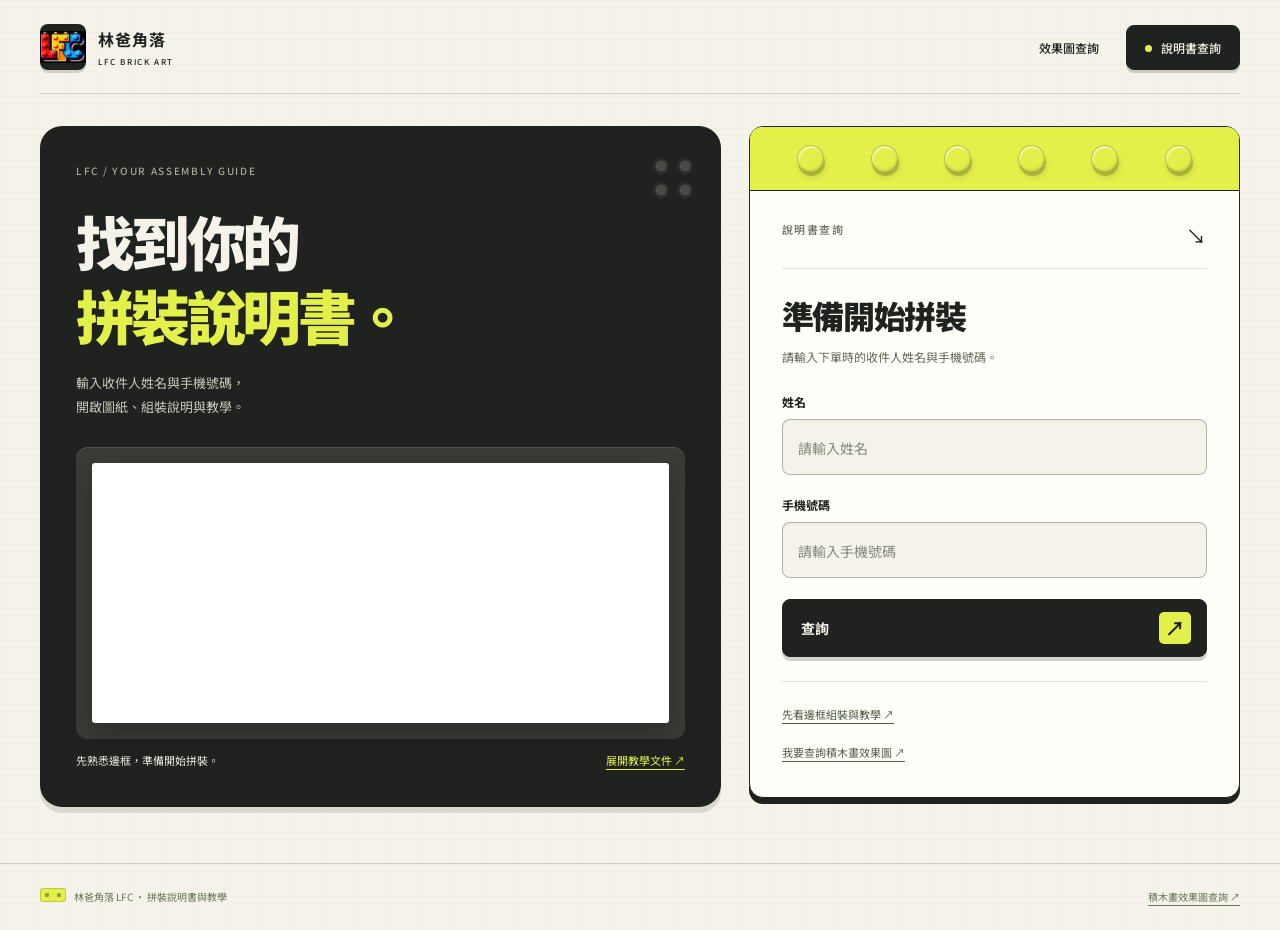
==== commit dcf0e35f: "Apply brick studio design to manual lookup and PDF reading Promote the verified brick visual system " ====
--- a/index.html
+++ b/index.html
@@ -8,13 +8,14 @@
   <link href="https://fonts.googleapis.com/css2?family=Noto+Sans+TC:wght@400;500;700;900&display=swap" rel="stylesheet">
   <link rel="stylesheet" href="customer-base.css?v=b-manual-1"><link rel="stylesheet" href="customer-manual.css?v=b-manual-1">
   <script defer src="customer-manual.js?v=b-manual-1"></script>
+<link rel="stylesheet" href="brick-theme.css?v=brick-1">
 </head>
-<body>
+<body class="brick-design">
   <a class="skip-link" href="#name">跳至說明書查詢</a>
   <header class="site-header"><a class="brand" href="./" aria-label="LFC 說明書查詢首頁"><img src="preview-logo.png" alt="LFC" width="48" height="48"><span>林爸角落<small>LFC BRICK ART</small></span></a><nav aria-label="客戶服務"><a href="https://ricksgemini0857.github.io/lfc-block-painting-effect/">效果圖查詢</a><a href="./" aria-current="page">說明書查詢</a></nav></header>
   <main id="main-container" class="manual-main max-w-md" data-view="lookup">
     <section id="title-section" class="lookup-story" aria-labelledby="manual-lookup-title"><p class="eyebrow">LFC / YOUR ASSEMBLY GUIDE</p><h1 id="manual-lookup-title"><span class="title-line">找到你的</span><span class="title-line"><span>拼裝說明書。</span></span></h1><p class="story-intro">輸入收件人姓名與手機號碼，<br>開啟圖紙、組裝說明與教學。</p><figure class="guide-preview"><div class="guide-paper"><iframe src="https://drive.google.com/file/d/1Oe4gyfuH852CJW76j0SpsoaL0wOfd0qM/preview" title="邊框組裝說明書預覽" loading="lazy"></iframe></div><figcaption><span>先熟悉邊框，準備開始拼裝。</span><a href="?guide=frame">展開教學文件 ↗</a></figcaption></figure></section>
-    <form id="login-form" class="lookup-panel" aria-labelledby="manual-form-title"><p class="panel-index">說明書查詢 <span>↘</span></p><h2 id="manual-form-title">準備開始拼裝</h2><p class="form-help">請輸入下單時的收件人姓名與手機號碼。</p><div class="field-group"><label for="name">姓名</label><input type="text" id="name" name="name" autocomplete="name" aria-required="true" placeholder="請輸入姓名"></div><div class="field-group"><label for="phone">手機號碼</label><input type="tel" id="phone" name="phone" autocomplete="tel" inputmode="tel" aria-required="true" placeholder="請輸入手機號碼"></div><button type="button" id="search-btn" class="search-button"><span class="search-label">查詢</span><span aria-hidden="true">↗</span></button><div class="panel-links"><a href="?guide=frame">先看邊框組裝與教學 ↗</a><a href="https://ricksgemini0857.github.io/lfc-block-painting-effect/">我要查詢積木畫效果圖 ↗</a></div></form>
+    <form id="login-form" class="lookup-panel" aria-labelledby="manual-form-title"><div class="stud-rail" aria-hidden="true"><span></span><span></span><span></span><span></span><span></span><span></span></div><p class="panel-index">說明書查詢 <span>↘</span></p><h2 id="manual-form-title">準備開始拼裝</h2><p class="form-help">請輸入下單時的收件人姓名與手機號碼。</p><div class="field-group"><label for="name">姓名</label><input type="text" id="name" name="name" autocomplete="name" aria-required="true" placeholder="請輸入姓名"></div><div class="field-group"><label for="phone">手機號碼</label><input type="tel" id="phone" name="phone" autocomplete="tel" inputmode="tel" aria-required="true" placeholder="請輸入手機號碼"></div><button type="button" id="search-btn" class="search-button"><span class="search-label">查詢</span><span aria-hidden="true">↗</span></button><div class="panel-links"><a href="?guide=frame">先看邊框組裝與教學 ↗</a><a href="https://ricksgemini0857.github.io/lfc-block-painting-effect/">我要查詢積木畫效果圖 ↗</a></div></form>
     <div id="manual-reader-heading" class="hidden"><p class="eyebrow">LFC / READING DESK</p><h1 tabindex="-1">拼裝說明書與教學</h1></div>
     <div id="result" role="region" aria-label="查詢結果"></div><p id="manual-status" class="sr-only" role="status" aria-live="polite"></p>
   </main>
--- a/brick-theme.css
+++ b/brick-theme.css
@@ -0,0 +1,190 @@
+/* LFC · Brick by brick. Scoped to the independent preview. */
+.brick-design {
+  --ink:#20221f;--lime:#e3f04a;--paper:#f4f2e9;--sage:#a3aa99;
+  background:var(--paper);color:var(--ink);font-size:14px;
+  background-image:linear-gradient(#20221f05 1px,transparent 1px),linear-gradient(90deg,#20221f05 1px,transparent 1px);
+  background-size:32px 32px;
+}
+.brick-design p{text-wrap:pretty}
+.brick-design .site-header {
+  max-width:1320px;padding:24px 40px;border:0;position:relative;
+}
+.brick-design .site-header::after {
+  content:"";position:absolute;bottom:0;left:40px;right:40px;height:1px;background:#20221f28;
+}
+.brick-design .brand{font-size:16px;letter-spacing:.07em;gap:12px}
+.brick-design .brand img{border:0;border-radius:8px;width:46px;height:46px;background:var(--ink);box-shadow:0 3px 0 #20221f28}
+.brick-design .brand small{font-size:8px;letter-spacing:.2em;font-weight:500}
+.brick-design .site-header nav{gap:8px;font-size:12px;font-weight:500}
+.brick-design .site-header nav a{border:1px solid transparent;border-radius:8px;padding:13px 18px;white-space:nowrap}
+.brick-design .site-header nav a:hover{background:#20221f0a;opacity:1}
+.brick-design .site-header nav [aria-current]{background:var(--ink);color:var(--paper);border-color:var(--ink);box-shadow:0 3px 0 #20221f30}
+.brick-design .site-header nav [aria-current]::before{content:"";display:inline-block;width:7px;height:7px;background:var(--lime);border-radius:50%;margin:0 9px 1px 0}
+.brick-design main {width:calc(100% - 80px);max-width:1240px;margin:32px auto 56px;min-height:calc(100dvh - 234px)}
+.brick-design .lookup-layout,.brick-design .manual-main{display:grid;grid-template-columns:minmax(0,1.22fr) minmax(340px,.88fr);gap:28px;align-items:start}
+.brick-design .lookup-story {
+  background:var(--ink);color:var(--paper);padding:36px;border-radius:22px;position:relative;min-width:0;
+  box-shadow:0 6px 0 #20221f20;overflow:hidden;
+}
+.brick-design .lookup-story::after {
+  content:"";position:absolute;right:24px;top:28px;width:48px;height:48px;
+  background:radial-gradient(circle at 50% 50%,#f4f2e930 0 5px,#f4f2e90c 6px 8px,transparent 9px);background-size:24px 24px;pointer-events:none;
+}
+.brick-design .eyebrow{font-size:10px;font-weight:500;letter-spacing:.17em;color:#a3aa99;line-height:1.8}
+.brick-design .lookup-story>.eyebrow{padding-right:50px}
+.brick-design .lookup-story h1,.brick-design .manual-main .lookup-story h1{font-size:clamp(44px,4.6vw,66px);line-height:1.25;letter-spacing:-.06em;margin:24px 0 20px;font-weight:900}
+.brick-design .lookup-story h1 .title-line{color:inherit;white-space:nowrap}
+.brick-design .lookup-story h1 .title-line:last-child>span{color:var(--lime)}
+.brick-design .lookup-story h1 .title-line:last-child{color:var(--lime)}
+.brick-design .story-intro{font-size:13px;color:#c3c7b9;line-height:1.85;max-width:430px}
+.brick-design .story-room,.brick-design .guide-preview{max-width:none;width:100%;margin:28px 0 0;position:relative}
+.brick-design .room-composition{border-radius:12px;box-shadow:0 10px 20px #0003;border:7px solid #f4f2e9;overflow:hidden}
+.brick-design .room-composition .sample-frame{box-shadow:1px 2px 3px #211b1755}
+.brick-design .story-room figcaption,.brick-design .guide-preview figcaption{padding-top:12px;margin-top:0;display:flex;justify-content:space-between;gap:10px;font-size:11px;color:#e5e7dc;line-height:1.8}
+.brick-design .story-room small{font-size:9px;color:var(--sage)}
+.brick-design .guide-preview figcaption a{color:var(--lime);white-space:nowrap}
+.brick-design .guide-paper{background:#a3aa9930;border:0;padding:16px;border-radius:12px;box-shadow:inset 0 1px 0 #f4f2e920}
+.brick-design .guide-paper iframe{height:260px;border-radius:3px;box-shadow:0 10px 25px #0004}
+.brick-design .lookup-panel,.brick-design .manual-main .lookup-panel {
+  position:relative;isolation:isolate;min-width:0;width:100%;margin:0;padding:94px 32px 26px;
+  background:#fffef8;color:var(--ink);border:1.5px solid var(--ink);border-radius:14px;box-shadow:0 6px 0 var(--ink);
+}
+.brick-design .stud-rail {
+  position:absolute;inset:0 0 auto;height:64px;padding:15px 24px;display:grid;grid-template-columns:repeat(6,1fr);align-items:center;justify-items:center;
+  background:var(--lime);border-radius:12px 12px 0 0;border-bottom:1.5px solid var(--ink);overflow:hidden;
+}
+.brick-design .stud-rail span{
+  display:block;width:27px;height:27px;border-radius:50%;background:var(--lime);border:1px solid #20221f38;
+  box-shadow:inset 1px 2px 2px #fff9,inset -1px -2px 2px #20221f14,1px 4px 0 #20221f38,2px 6px 5px #20221f1c;
+}
+.brick-design .panel-index{font-size:11px;font-weight:500;letter-spacing:.13em;color:#666b5d;border-bottom:1px solid #20221f22;padding-bottom:18px}
+.brick-design .panel-index>span{font-size:20px;font-weight:400;color:var(--ink)}
+.brick-design .lookup-panel h2{font-size:clamp(25px,2.5vw,33px);font-weight:900;line-height:1.45;letter-spacing:-.045em;margin:23px 0 8px}
+.brick-design .form-help{font-size:12px;line-height:1.85;color:#646b5c;margin:0 0 24px}
+.brick-design .lookup-panel label{font-size:12px;font-weight:700;margin-bottom:9px}
+.brick-design .lookup-panel input{border:1px solid #20221f4d;border-radius:8px;padding:15px;min-height:54px;background:var(--paper);font-size:16px;color:var(--ink);box-shadow:inset 0 2px 0 #20221f05}
+.brick-design .lookup-panel input::placeholder{font-size:14px;color:#858b7c}
+.brick-design .lookup-panel input:focus{background:#fffef8;border-color:var(--ink)}
+.brick-design .input-hint{font-size:10px;line-height:1.8;color:#777e6d;margin:10px 0 24px}
+.brick-design .search-button {
+  min-height:58px;background:var(--ink);color:var(--paper);border:1px solid var(--ink);border-radius:8px;padding:11px 15px 11px 18px;
+  font-size:14px;box-shadow:0 4px 0 #20221f33;transition:transform .18s,box-shadow .18s,background .18s;
+}
+.brick-design .search-button>span:last-child{font-size:20px;color:var(--ink);background:var(--lime);width:32px;height:32px;display:grid;place-items:center;border-radius:5px;line-height:1}
+.brick-design .search-button:hover{opacity:1;background:#353831;transform:translateY(-1px)}
+.brick-design .search-button:active{transform:translateY(2px);box-shadow:0 1px 0 #20221f33}
+.brick-design .search-button:disabled{transform:none;opacity:.6}
+.brick-design .panel-links,.brick-design .manual-main .panel-links{border-color:#20221f22;gap:2px;font-size:11px;margin-top:24px;padding-top:14px;color:#555e49}
+.brick-design .panel-links a{display:flex;justify-content:space-between;align-items:center;padding:9px 0;line-height:1.7}
+.brick-design .panel-links a:hover{color:var(--ink);opacity:1;text-decoration-thickness:2px}
+.brick-design button:focus-visible,.brick-design a:focus-visible,.brick-design input:focus-visible{outline:3px solid #818b14;outline-offset:4px}
+.brick-design .manual-main .field-group{margin-bottom:21px}
+.brick-design .manual-main[data-view=lookup] #result{color:var(--ink)}
+.brick-design .manual-main #result .text-red-400{color:#8b392c}
+.brick-design .manual-main #result .text-orange-400{color:#78620b}
+.brick-design .manual-main[data-view=documents]{display:block;max-width:1100px}
+.brick-design #manual-reader-heading .eyebrow,.brick-design .gallery-heading .eyebrow{color:#65715a}
+.brick-design #manual-reader-heading h1{font-size:40px;line-height:1.4;letter-spacing:-.04em;margin:10px 0 0}
+.brick-design .warning-box{background:#e3f04a55;border:1px solid #20221f25;border-radius:10px;padding:16px 20px;color:var(--ink)}
+.brick-design .warning-box p+p{color:#60674f}
+.brick-design .warning-box svg{color:var(--ink)}
+.brick-design .document-tabs{gap:8px;border:0;padding-bottom:12px}
+.brick-design .tab-button{background:#fffef8;border:1.5px solid #20221f40;border-radius:10px 10px 3px 3px;color:#5b6451;padding:20px 10px 13px;position:relative}
+.brick-design .tab-button::before{content:"";position:absolute;top:7px;left:calc(50% - 14px);width:28px;height:5px;background:radial-gradient(circle,#20221f35 0 2px,transparent 2.5px);background-size:14px 5px}
+.brick-design .tab-button.active{color:var(--ink);border-color:var(--ink);background:var(--lime);font-weight:700;box-shadow:0 3px 0 var(--ink)}
+.brick-design .tab-content{padding:24px;background:#a3aa9955;border:1px solid #20221f25;border-radius:12px;box-shadow:inset 0 2px 2px #20221f05;background-image:radial-gradient(circle,#20221f12 0 2px,transparent 2.5px);background-size:16px 16px}
+.brick-design .preview-iframe{border-radius:3px;box-shadow:0 12px 30px #20221f25}
+.brick-design .tech-button{border:1.5px solid var(--ink);border-radius:8px;box-shadow:0 3px 0 var(--ink);background:var(--lime);color:var(--ink);padding:13px 20px}
+.brick-design .secondary-button,.brick-design .back-button{border:1px solid #20221f55;color:var(--ink);background:#fffef8;border-radius:8px;padding:12px 18px}
+.brick-design #video-placeholder{background:var(--ink);border-radius:8px}
+.brick-design .gallery-heading{border-bottom:1px solid #20221f30;padding-bottom:24px;margin-bottom:24px}
+.brick-design .gallery-heading h1{color:var(--ink)}
+.brick-design .gallery-heading>div>p:last-child{color:#646f58}
+.brick-design .demo-notice{background:#e3f04a66;color:#4d573f;border:1px solid #20221f20;border-radius:8px}
+.brick-design .gallery-card{border:1.5px solid var(--ink);background:#fffef8;border-radius:14px;box-shadow:0 5px 0 var(--ink)}
+.brick-design .gallery-card>a{background:#a3aa9933;background-image:radial-gradient(circle,#20221f16 0 2px,transparent 3px);background-size:16px 16px;padding:28px}
+.brick-design .gallery-card>a>img{filter:drop-shadow(0 6px 5px #20221f20)}
+.brick-design .gallery-card>.p-3{color:var(--ink);padding:18px 22px;font-weight:500}
+.brick-design .gallery-card .thumb-open{border:1px solid var(--ink);border-radius:6px}
+.brick-design .work-actions{border-top-color:#20221f25}
+.brick-design .work-actions button{color:var(--ink);font-weight:700;padding:15px 20px;background:var(--lime)}
+.brick-design .work-actions button+button{color:#59644d;background:#fffef8;border-color:#20221f25}
+.brick-design dialog{border:1.5px solid var(--ink);border-radius:16px;background:var(--paper)}
+.brick-design .viewer-header{background:var(--paper);border-bottom:1px solid #20221f20;padding:18px 22px}
+.brick-design .viewer-header>button{border-radius:6px;border-color:#20221f40;color:var(--ink)}
+.brick-design .mode-options button{border-radius:6px}
+.brick-design .viewer-stage{background:var(--ink)}
+.brick-design .viewer-crop-controls select{border-radius:6px;background:#fffef8}
+.brick-design .site-footer{max-width:1320px;margin:auto;padding:24px 40px;border-top:1px solid #20221f28;color:#6c765f;font-size:10px}
+.brick-design .site-footer>span::before{content:"";display:inline-block;width:24px;height:12px;border-radius:3px;background:radial-gradient(circle at 25% 50%,#20221f66 0 2px,transparent 2.5px),radial-gradient(circle at 75% 50%,#20221f66 0 2px,transparent 2.5px),var(--lime);border:1px solid #20221f30;margin-right:8px;vertical-align:-1px}
+@media(min-width:1500px){.brick-design .lookup-story h1,.brick-design .manual-main .lookup-story h1{font-size:66px}}
+@media(max-width:1050px) and (min-width:701px){
+  .brick-design .lookup-layout,.brick-design .manual-main{grid-template-columns:minmax(0,1fr) minmax(310px,1fr);gap:20px}
+  .brick-design .lookup-story{padding:28px}
+  .brick-design .lookup-story h1,.brick-design .manual-main .lookup-story h1{font-size:clamp(31px,4.1vw,44px)}
+  .brick-design .lookup-panel,.brick-design .manual-main .lookup-panel{padding-left:24px;padding-right:24px}
+  .brick-design .lookup-panel h2{font-size:26px}
+  .brick-design .story-room figcaption,.brick-design .guide-preview figcaption{flex-direction:column;gap:2px}
+}
+@media(max-width:700px){
+  .brick-design{background-size:24px 24px}
+  .brick-design .site-header{padding:18px 20px;gap:12px}
+  .brick-design .site-header::after{left:20px;right:20px}
+  .brick-design .brand{font-size:12px;gap:8px;letter-spacing:.04em;flex-shrink:0}
+  .brick-design .brand img{width:36px;height:36px;border-radius:6px}
+  .brick-design .brand small{font-size:6px;letter-spacing:.12em;margin-top:4px}
+  .brick-design .site-header nav{font-size:9px;gap:2px}
+  .brick-design .site-header nav a{padding:10px 8px;border-radius:6px;min-height:44px;display:inline-flex;align-items:center}
+  .brick-design .site-header nav [aria-current]::before{width:5px;height:5px;margin-right:5px}
+  .brick-design main{width:auto;max-width:none;margin:26px 20px 40px;min-height:calc(100dvh - 210px)}
+  .brick-design .lookup-layout,.brick-design .manual-main{display:grid;grid-template-columns:minmax(0,1fr);gap:12px}
+  .brick-design main[data-view=lookup] .lookup-story{display:contents!important}
+  .brick-design .lookup-story::after{display:none}
+  .brick-design .lookup-story>.eyebrow{order:0;font-size:8px;color:#636f55;padding:0}
+  .brick-design .lookup-story h1,.brick-design .manual-main .lookup-story h1{order:1;font-size:clamp(30px,9.8vw,40px);line-height:1.24;margin:0;color:var(--ink);letter-spacing:-.055em}
+  .brick-design .lookup-story h1 .title-line:last-child{color:var(--ink)}
+  .brick-design .lookup-story h1 .title-line:last-child>span{color:var(--ink);background:var(--lime);box-shadow:4px 0 0 var(--lime),-2px 0 0 var(--lime)}
+  .brick-design .story-intro{order:2;padding:0;margin:0;font-size:11px;line-height:1.85;color:#606b52}
+  .brick-design .story-intro br{display:none}
+  .brick-design .manual-main .story-intro br{display:block}
+  .brick-design .lookup-panel,.brick-design .manual-main .lookup-panel{order:3;margin:8px 0 0;padding:65px 21px 20px;border-radius:12px;box-shadow:0 5px 0 var(--ink)}
+  .brick-design .stud-rail{height:42px;padding:8px 16px;border-radius:10px 10px 0 0}
+  .brick-design .stud-rail span{width:19px;height:19px;box-shadow:inset 1px 1px 1px #fff9,inset -1px -1px 1px #20221f14,1px 3px 0 #20221f38,1px 4px 3px #20221f1c}
+  .brick-design .panel-index{font-size:9px;padding-bottom:10px;line-height:1.6}
+  .brick-design .panel-index>span{font-size:17px}
+  .brick-design .lookup-panel h2{font-size:24px;margin:16px 0 7px;line-height:1.4}
+  .brick-design .form-help{font-size:10px;line-height:1.85;margin-bottom:18px}
+  .brick-design .lookup-panel label{font-size:12px;margin-bottom:8px}
+  .brick-design .lookup-panel input{min-height:50px;padding:12px 13px;font-size:16px}
+  .brick-design .lookup-panel input::placeholder{font-size:13px}
+  .brick-design .input-hint{font-size:9px;margin:8px 0 18px}
+  .brick-design .search-button{min-height:52px;font-size:13px;padding:10px 12px 10px 14px}
+  .brick-design .search-button>span:last-child{width:28px;height:28px;font-size:18px}
+  .brick-design .panel-links,.brick-design .manual-main .panel-links{margin-top:19px;padding-top:10px;font-size:10px;gap:0}
+  .brick-design .panel-links a{padding:7px 0;min-height:44px;width:100%}
+  .brick-design .manual-main .field-group{margin-bottom:17px}
+  .brick-design .story-room,.brick-design .guide-preview{order:6;display:block;margin:16px 0 0;padding:18px;background:var(--ink);border-radius:16px;width:100%;max-width:none}
+  .brick-design .room-composition{border-width:5px;border-radius:7px}
+  .brick-design .story-room figcaption,.brick-design .guide-preview figcaption{font-size:10px;gap:5px}
+  .brick-design .story-room small{font-size:8px}
+  .brick-design .guide-paper{padding:10px;border-radius:8px}
+  .brick-design .guide-paper iframe{height:210px}
+  .brick-design .guide-preview figcaption{flex-direction:column;align-items:flex-start}
+  .brick-design .manual-main[data-view=lookup] #result{order:4;grid-column:auto;margin-top:2px;font-size:11px;padding:0}
+  .brick-design .manual-main[data-view=documents]{display:block}
+  .brick-design #manual-reader-heading h1{font-size:26px;line-height:1.5}
+  .brick-design .tab-content{padding:12px;border-radius:9px}
+  .brick-design .document-tabs{gap:5px;padding-bottom:10px}
+  .brick-design .tab-button{font-size:10px;min-height:52px;padding:20px 4px 11px;border-radius:8px 8px 2px 2px}
+  .brick-design .warning-box{font-size:11px;padding:14px 15px}
+  .brick-design .warning-box p+p{font-size:10px}
+  .brick-design .tech-button{font-size:12px}
+  .brick-design .gallery-heading{padding-bottom:20px;gap:16px}
+  .brick-design .gallery-heading h1{font-size:28px}
+  .brick-design .gallery-heading>div>p:last-child{font-size:11px}
+  .brick-design .back-button{font-size:11px}
+  .brick-design .site-footer{padding:22px 20px;font-size:9px}
+  .brick-design dialog{width:calc(100% - 20px);border-radius:12px}
+  .brick-design .viewer-header{padding:13px 14px}
+}
+@media(prefers-reduced-motion:reduce){.brick-design button,.brick-design a,.brick-design input{transition:none}.brick-design .search-button:hover{transform:none}}
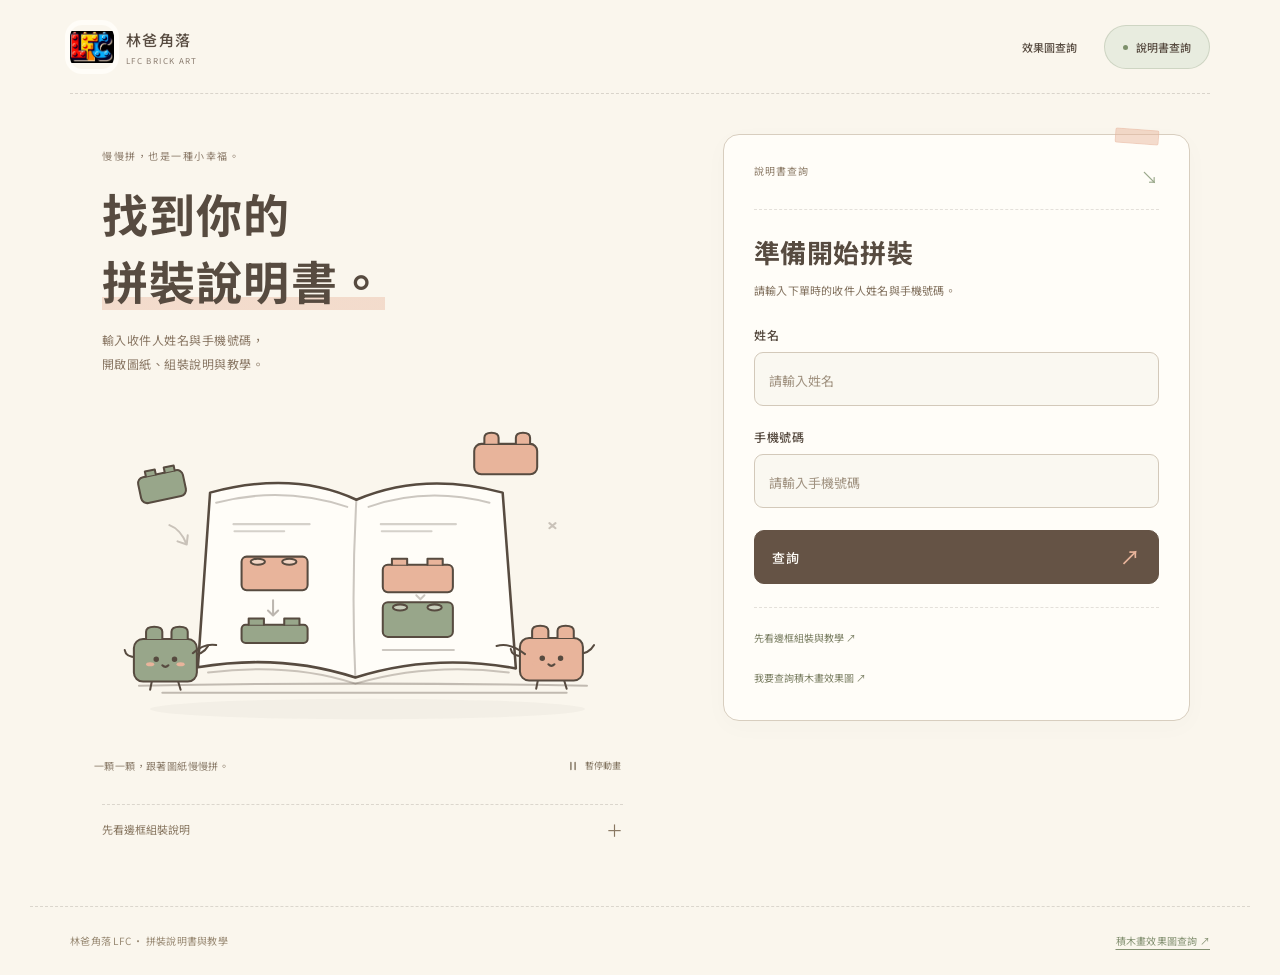
==== commit 25b75fce: "Use picture-book SVG assembly scene and gentle motion for manual pages Add an original open-book and" ====
--- a/index.html
+++ b/index.html
@@ -8,14 +8,33 @@
   <link href="https://fonts.googleapis.com/css2?family=Noto+Sans+TC:wght@400;500;700;900&display=swap" rel="stylesheet">
   <link rel="stylesheet" href="customer-base.css?v=b-manual-1"><link rel="stylesheet" href="customer-manual.css?v=b-manual-1">
   <script defer src="customer-manual.js?v=b-manual-1"></script>
-<link rel="stylesheet" href="brick-theme.css?v=brick-1">
+<link rel="stylesheet" href="storybook.css?v=book-1">
+<script defer src="storybook.js?v=book-1"></script>
 </head>
-<body class="brick-design">
+<body class="storybook-design">
   <a class="skip-link" href="#name">跳至說明書查詢</a>
   <header class="site-header"><a class="brand" href="./" aria-label="LFC 說明書查詢首頁"><img src="preview-logo.png" alt="LFC" width="48" height="48"><span>林爸角落<small>LFC BRICK ART</small></span></a><nav aria-label="客戶服務"><a href="https://ricksgemini0857.github.io/lfc-block-painting-effect/">效果圖查詢</a><a href="./" aria-current="page">說明書查詢</a></nav></header>
   <main id="main-container" class="manual-main max-w-md" data-view="lookup">
-    <section id="title-section" class="lookup-story" aria-labelledby="manual-lookup-title"><p class="eyebrow">LFC / YOUR ASSEMBLY GUIDE</p><h1 id="manual-lookup-title"><span class="title-line">找到你的</span><span class="title-line"><span>拼裝說明書。</span></span></h1><p class="story-intro">輸入收件人姓名與手機號碼，<br>開啟圖紙、組裝說明與教學。</p><figure class="guide-preview"><div class="guide-paper"><iframe src="https://drive.google.com/file/d/1Oe4gyfuH852CJW76j0SpsoaL0wOfd0qM/preview" title="邊框組裝說明書預覽" loading="lazy"></iframe></div><figcaption><span>先熟悉邊框，準備開始拼裝。</span><a href="?guide=frame">展開教學文件 ↗</a></figcaption></figure></section>
-    <form id="login-form" class="lookup-panel" aria-labelledby="manual-form-title"><div class="stud-rail" aria-hidden="true"><span></span><span></span><span></span><span></span><span></span><span></span></div><p class="panel-index">說明書查詢 <span>↘</span></p><h2 id="manual-form-title">準備開始拼裝</h2><p class="form-help">請輸入下單時的收件人姓名與手機號碼。</p><div class="field-group"><label for="name">姓名</label><input type="text" id="name" name="name" autocomplete="name" aria-required="true" placeholder="請輸入姓名"></div><div class="field-group"><label for="phone">手機號碼</label><input type="tel" id="phone" name="phone" autocomplete="tel" inputmode="tel" aria-required="true" placeholder="請輸入手機號碼"></div><button type="button" id="search-btn" class="search-button"><span class="search-label">查詢</span><span aria-hidden="true">↗</span></button><div class="panel-links"><a href="?guide=frame">先看邊框組裝與教學 ↗</a><a href="https://ricksgemini0857.github.io/lfc-block-painting-effect/">我要查詢積木畫效果圖 ↗</a></div></form>
+    <section id="title-section" class="lookup-story" aria-labelledby="manual-lookup-title"><div class="storybook-copy"><p class="eyebrow">慢慢拼，也是一種小幸福。</p><h1 id="manual-lookup-title"><span class="title-line">找到你的</span><span class="title-line"><span>拼裝說明書。</span></span></h1><p class="story-intro">輸入收件人姓名與手機號碼，<br>開啟圖紙、組裝說明與教學。</p></div><figure class="storybook-illustration"><svg xmlns="http://www.w3.org/2000/svg" viewBox="0 0 560 350" role="img" aria-labelledby="art-manual-title art-manual-desc" focusable="false"><title id="art-manual-title">跟著圖紙拼裝的小工房</title><desc id="art-manual-desc">打開的拼裝說明書上有積木拼合圖；兩個小積木角色拿著零件，提醒照著圖紙一顆顆慢慢拼。原創 SVG 插畫示意。</desc><g fill="none" stroke="#574b40" stroke-width="2" stroke-linecap="round" stroke-linejoin="round">
+  <ellipse cx="285" cy="316" rx="214" ry="10" fill="#574b40" opacity=".04" stroke="none"/>
+  <path d="M60 293q217-4 441 0M83 300h398" stroke-opacity=".35"/>
+  <path d="M274 110q-62-29-144-7l-12 172q81-14 155 10 76-24 158-9l-13-173q-78-21-144 7Z" fill="#fffdf8" stroke-width="2.5"/>
+  <path d="M274 110q-5 89-1 175M136 113q65-17 129 4M286 117q57-20 119-4M128 280q82-10 145 11 72-21 151-11" stroke-opacity=".3"/>
+  <path d="M153 134h75M154 141h49M298 134h74M299 141h49" stroke-opacity=".25"/>
+  <g transform="translate(161 166)"><rect width="65" height="33" rx="5" fill="#e8b49b"/><ellipse cx="16" cy="5" rx="7" ry="3" fill="#faf6ed" fill-opacity=".5"/><ellipse cx="47" cy="5" rx="7" ry="3" fill="#faf6ed" fill-opacity=".5"/></g>
+  <path d="M192 209v15m-5-5 5 5 5-5" stroke-opacity=".4"/>
+  <g transform="translate(161 233)"><rect width="65" height="18" rx="4" fill="#98a68a"/><path d="M7 0v-6h15v6m20 0v-6h15v6" fill="#98a68a"/></g>
+  <g transform="translate(300 211)"><rect width="69" height="34" rx="5" fill="#98a68a"/><ellipse cx="17" cy="5" rx="7" ry="3" fill="#faf6ed" fill-opacity=".5"/><ellipse cx="51" cy="5" rx="7" ry="3" fill="#faf6ed" fill-opacity=".5"/></g>
+  <g class="art-fit art-motion"><rect x="300" y="174" width="69" height="27" rx="5" fill="#e8b49b"/><path d="M309 174v-6h15v6m20 0v-6h15v6" fill="#e8b49b"/></g>
+  <path d="m333 204 4 4 4-4M300 258h70" stroke-opacity=".3"/>
+  <g class="art-float art-motion"><rect x="390" y="55" width="62" height="30" rx="7" fill="#e8b49b"/><path d="M400 55v-6q0-5 7-5t7 5v6m17 0v-6q0-5 7-5t7 5v6" fill="#e8b49b"/></g>
+  <g transform="translate(53 234)"><g class="art-bob art-motion"><path d="M5 31q-11 0-12-7M58 29q12 0 17-9M20 53l-2 10M45 53l3 10" fill="none"/><rect x="2" y="13" width="62" height="42" rx="9" fill="#98a68a"/><path d="M14 13V6q0-5 8-5t8 5v7M39 13V6q0-5 8-5t8 5v7" fill="#98a68a"/><g class="art-blink art-motion" style="transform-origin:33px 33px"><circle cx="24" cy="33" r="1.7" fill="#574b40"/><circle cx="42" cy="33" r="1.7" fill="#574b40"/></g><path d="M30 39q3 3 6 0" fill="none"/><ellipse cx="18" cy="38" rx="4" ry="2" fill="#e8b49b" stroke="none"/><ellipse cx="48" cy="38" rx="4" ry="2" fill="#e8b49b" stroke="none"/></g></g>
+  <g transform="translate(433 233)"><g class="art-sway art-motion"><path d="M5 31q-11 0-12-7M58 29q12 0 17-9M20 53l-2 10M45 53l3 10" fill="none"/><rect x="2" y="13" width="62" height="42" rx="9" fill="#e8b49b"/><path d="M14 13V6q0-5 8-5t8 5v7M39 13V6q0-5 8-5t8 5v7" fill="#e8b49b"/><g class="art-blink art-motion" style="transform-origin:33px 33px"><circle cx="24" cy="33" r="1.7" fill="#574b40"/><circle cx="42" cy="33" r="1.7" fill="#574b40"/></g><path d="M30 39q3 3 6 0" fill="none"/><ellipse cx="18" cy="38" rx="4" ry="2" fill="#e8b49b" stroke="none"/><ellipse cx="48" cy="38" rx="4" ry="2" fill="#e8b49b" stroke="none"/></g></g>
+  <path d="M113 261q11-10 23-8M440 262q-15-12-28-8"/>
+  <g transform="translate(58 89) rotate(-12)"><rect width="45" height="26" rx="6" fill="#98a68a"/><path d="M9 0v-5h10v5m9 0v-5h10v5" fill="#98a68a"/></g>
+  <path d="M90 135q11 4 17 19m-9-3 9 3 1-9M464 138l6-5m-6 0 6 5" stroke-opacity=".3"/>
+</g></svg><figcaption><span>一顆一顆，跟著圖紙慢慢拼。</span><button type="button" class="motion-toggle" aria-pressed="false" aria-label="暫停插圖動畫"><svg viewBox="0 0 20 20" width="14" height="14" aria-hidden="true"><g class="motion-pause"><path d="M7 5v10M13 5v10" fill="none" stroke="currentColor" stroke-width="2" stroke-linecap="round"/></g><path class="motion-play" d="m7 5 8 5-8 5Z" fill="currentColor"/></svg><span>暫停動畫</span></button></figcaption></figure><details class="sample-disclosure"><summary>先看邊框組裝說明 <span aria-hidden="true">＋</span></summary><figure class="guide-preview"><div class="guide-paper"><iframe src="https://drive.google.com/file/d/1Oe4gyfuH852CJW76j0SpsoaL0wOfd0qM/preview" title="邊框組裝說明書預覽" loading="lazy"></iframe></div><figcaption><span>先熟悉邊框，準備開始拼裝。</span><a href="?guide=frame">展開教學文件 ↗</a></figcaption></figure></details></section>
+    <form id="login-form" class="lookup-panel" aria-labelledby="manual-form-title"><p class="panel-index">說明書查詢 <span>↘</span></p><h2 id="manual-form-title">準備開始拼裝</h2><p class="form-help">請輸入下單時的收件人姓名與手機號碼。</p><div class="field-group"><label for="name">姓名</label><input type="text" id="name" name="name" autocomplete="name" aria-required="true" placeholder="請輸入姓名"></div><div class="field-group"><label for="phone">手機號碼</label><input type="tel" id="phone" name="phone" autocomplete="tel" inputmode="tel" aria-required="true" placeholder="請輸入手機號碼"></div><button type="button" id="search-btn" class="search-button"><span class="search-label">查詢</span><span aria-hidden="true">↗</span></button><div class="panel-links"><a href="?guide=frame">先看邊框組裝與教學 ↗</a><a href="https://ricksgemini0857.github.io/lfc-block-painting-effect/">我要查詢積木畫效果圖 ↗</a></div></form>
     <div id="manual-reader-heading" class="hidden"><p class="eyebrow">LFC / READING DESK</p><h1 tabindex="-1">拼裝說明書與教學</h1></div>
     <div id="result" role="region" aria-label="查詢結果"></div><p id="manual-status" class="sr-only" role="status" aria-live="polite"></p>
   </main>
--- a/storybook.css
+++ b/storybook.css
@@ -0,0 +1,209 @@
+/* 小小積木日常 · original picture-book illustrations and a quiet paper UI. */
+.storybook-design{--paper:#faf6ed;--ink:#574b40;--sage:#98a68a;--peach:#e8b49b;background:var(--paper);color:var(--ink);font-family:"Noto Sans TC","Microsoft JhengHei",sans-serif;font-weight:400;background-image:radial-gradient(#574b400b .5px,transparent .7px);background-size:6px 6px}
+.storybook-design p{text-wrap:pretty}
+.storybook-design .site-header{max-width:1220px;padding:25px 40px;border:0;position:relative;gap:24px}
+.storybook-design .site-header::after{content:"";position:absolute;bottom:0;left:40px;right:40px;border-bottom:1px dashed #574b4033}
+.storybook-design .brand{gap:12px;font-size:15px;letter-spacing:.09em;font-weight:500}
+.storybook-design .brand img{width:44px;height:44px;border:0;border-radius:12px;box-shadow:0 0 0 5px #fffdf8;object-fit:contain}
+.storybook-design .brand small{font-size:8px;font-weight:400;letter-spacing:.17em;margin-top:5px;color:#8a7c6f}
+.storybook-design .site-header nav{gap:8px;font-size:11px;font-weight:500}
+.storybook-design .site-header nav a{display:inline-flex;align-items:center;justify-content:center;padding:12px 18px;min-height:44px;border:1px solid transparent;border-radius:24px;white-space:nowrap}
+.storybook-design .site-header nav [aria-current]{background:#e8ecdf;color:var(--ink);border:1px solid #98a68a55}
+.storybook-design .site-header nav [aria-current]::before{content:"";width:5px;height:5px;background:#7d906b;border-radius:50%;margin-right:8px}
+.storybook-design .site-header nav a:hover{background:#e8ecdf88;opacity:1}
+.storybook-design main{max-width:1100px;width:calc(100% - 96px);margin:40px auto 54px;min-height:calc(100dvh - 242px)}
+.storybook-design .lookup-layout,.storybook-design .manual-main{display:grid;grid-template-columns:minmax(0,1.05fr) minmax(330px,.9fr);column-gap:8%;row-gap:16px;align-items:start}
+.storybook-design .lookup-story{padding:12px 0 0;min-width:0;background:none;display:block}
+.storybook-design .storybook-copy{padding:0 12px}
+.storybook-design .eyebrow{font-size:10px;font-weight:400;letter-spacing:.15em;line-height:1.9;color:#8a7968}
+.storybook-design .lookup-story h1,.storybook-design .manual-main .lookup-story h1{font-size:clamp(34px,3.8vw,46px);font-weight:700;line-height:1.45;letter-spacing:.025em;margin:15px 0 15px}
+.storybook-design .lookup-story h1 span{color:inherit}
+.storybook-design .lookup-story h1 .title-line{display:block;white-space:nowrap;color:var(--ink)}
+.storybook-design .lookup-story h1 .title-line:last-child>span{background:linear-gradient(transparent 73%,#e8b49b66 73%,#e8b49b66 93%,transparent 93%);padding-bottom:2px}
+.storybook-design .story-intro{font-size:12px;color:#8a7865;line-height:2;letter-spacing:.04em;padding:0;max-width:440px}
+.storybook-design .storybook-illustration{margin:12px -12px 0;position:relative}
+.storybook-design .storybook-illustration>svg{display:block;width:100%;height:auto;overflow:visible}
+.storybook-design .storybook-illustration figcaption{display:flex;justify-content:space-between;align-items:center;gap:12px;margin:0 16px;font-size:10px;letter-spacing:.04em;color:#8a7b69;line-height:1.8}
+.storybook-design .motion-toggle{display:inline-flex;align-items:center;justify-content:center;gap:5px;min-height:44px;border:0;border-radius:20px;padding:8px 10px;background:transparent;color:#81735f;white-space:nowrap;font-size:9px;letter-spacing:0}
+.storybook-design .motion-toggle:hover{opacity:1;background:#98a68a18}
+.storybook-design .motion-toggle:disabled{cursor:default;opacity:.65}
+.storybook-design .motion-play{display:none}
+.storybook-design .story-paused .motion-play,.storybook-design.story-paused .motion-play{display:block}
+.storybook-design.story-paused .motion-pause{display:none}
+.storybook-design .sample-disclosure{margin:16px 12px 0;border-top:1px dashed #574b4030;padding-top:3px;font-size:11px;color:#887761;grid-column:1/-1}
+.storybook-design .sample-disclosure summary{min-height:44px;list-style:none;display:flex;align-items:center;justify-content:space-between;gap:12px;cursor:pointer;line-height:1.8}
+.storybook-design .sample-disclosure summary::-webkit-details-marker{display:none}
+.storybook-design .sample-disclosure summary>span{font-size:17px;font-weight:400;transition:transform .2s}
+.storybook-design .sample-disclosure[open] summary>span{transform:rotate(45deg)}
+.storybook-design .sample-disclosure summary:focus-visible{outline:2px solid #7d906b;outline-offset:3px;border-radius:5px}
+.storybook-design .story-room,.storybook-design .guide-preview{display:block;width:100%;max-width:none;margin:8px 0 16px}
+.storybook-design .room-composition{border:7px solid #fffdf8;border-radius:8px;box-shadow:0 5px 18px #574b4012}
+.storybook-design .story-room figcaption,.storybook-design .guide-preview figcaption{display:flex;justify-content:space-between;gap:8px;font-size:10px;color:#827361;padding-top:10px;line-height:1.8}
+.storybook-design .story-room small{font-size:8px;color:#8b7e6d}
+.storybook-design .guide-paper{padding:14px;background:#e8ecdf;border:0;border-radius:9px}
+.storybook-design .guide-paper iframe{height:230px;box-shadow:0 5px 14px #574b4012}
+.storybook-design .guide-preview figcaption a{color:#687a57;text-decoration:underline}
+.storybook-design .lookup-panel,.storybook-design .manual-main .lookup-panel{margin:0;background:#fffdf8;color:var(--ink);border:1px solid #d8cebf;border-radius:16px;padding:27px 30px 22px;position:relative;box-shadow:0 6px 24px #574b4006}
+.storybook-design .lookup-panel::before{content:"";position:absolute;top:-6px;right:30px;width:42px;height:13px;border-radius:2px;transform:rotate(4deg);background:#e8b49b77;border:1px solid #e8b49b55}
+.storybook-design .panel-index{border-bottom:1px dashed #574b4029;font-size:10px;color:#8d7c68;letter-spacing:.11em;padding-bottom:16px;line-height:1.8}
+.storybook-design .panel-index>span{font-size:17px;color:#9aa88b}
+.storybook-design .lookup-panel h2{font-size:26px;line-height:1.65;font-weight:700;letter-spacing:.02em;margin:21px 0 7px}
+.storybook-design .form-help{font-size:11px;line-height:1.9;color:#82715e;margin-bottom:25px;letter-spacing:.02em}
+.storybook-design .lookup-panel label{font-size:12px;font-weight:500;margin-bottom:9px;letter-spacing:.06em}
+.storybook-design .lookup-panel input{background:#faf8f1;color:var(--ink);border:1px solid #d3c9ba;border-radius:9px;font-size:16px;padding:14px;min-height:52px;line-height:1.5}
+.storybook-design .lookup-panel input::placeholder{font-size:13px;color:#a09280}
+.storybook-design .lookup-panel input:focus{background:#fffdf8;border-color:#8e9d7e}
+.storybook-design .input-hint{font-size:9px;line-height:1.9;color:#8b7c68;margin:9px 0 23px}
+.storybook-design .search-button{border:1px solid #655345;border-radius:10px;min-height:54px;padding:14px 17px;background:#655345;color:#fffdf8;font-size:13px;font-weight:500;letter-spacing:.055em;box-shadow:none;transition:background .2s,transform .2s}
+.storybook-design .search-button>span:last-child{font-size:20px;color:#e8b49b;line-height:1}
+.storybook-design .search-button:hover{background:#78624f;opacity:1}
+.storybook-design .search-button:active{transform:translateY(1px)}
+.storybook-design .search-button:disabled{opacity:.6;transform:none}
+.storybook-design .panel-links,.storybook-design .manual-main .panel-links{font-size:10px;line-height:1.8;gap:0;color:#7a7e62;border-top:1px dashed #574b4029;margin-top:23px;padding-top:10px;width:100%}
+.storybook-design .panel-links a{display:flex;align-items:center;width:100%;min-height:40px;padding:8px 0;text-decoration:none}
+.storybook-design .panel-links a:hover{text-decoration:underline;text-underline-offset:5px;opacity:1}
+.storybook-design .manual-main .field-group{margin-bottom:22px}
+.storybook-design button:focus-visible,.storybook-design a:focus-visible,.storybook-design input:focus-visible{outline:2px solid #72845e;outline-offset:4px}
+.storybook-design .manual-main[data-view=lookup] #result{color:var(--ink);font-size:11px}
+.storybook-design #login-result .text-red-400,.storybook-design .manual-main #result .text-red-400{color:#995d4d}
+.storybook-design #login-result .text-orange-400,.storybook-design .manual-main #result .text-orange-400{color:#8d6c43}
+.storybook-design .loader,.storybook-design .card-loader{border-color:#98a68a;border-top-color:transparent}
+.storybook-design .manual-main[data-view=documents]{display:block;max-width:1040px}
+.storybook-design #manual-reader-heading h1{font-size:32px;font-weight:700;letter-spacing:.035em;margin-top:9px;line-height:1.6}
+.storybook-design #manual-reader-heading h1:focus{outline:none}
+.storybook-design .warning-box{background:#f3e6d8;border:1px solid #e2ccba;border-radius:11px;padding:16px 20px;font-size:13px;color:#715640}
+.storybook-design .warning-box svg{color:#a17e60}
+.storybook-design .warning-box p+p{color:#8b7660;font-size:11px}
+.storybook-design .document-tabs{gap:7px;border:0;padding-bottom:12px}
+.storybook-design .tab-button{border:1px solid #d5cbbd;background:#fffdf8;color:#8a7a66;border-radius:11px;padding:14px 10px;font-size:12px;font-weight:400;line-height:1.7}
+.storybook-design .tab-button.active{background:#e8ecdf;border-color:#a6b394;color:#526047;font-weight:500}
+.storybook-design .tab-content{padding:24px;background:#e9e4d8;border:1px solid #d8cebf;border-radius:13px;background-image:radial-gradient(#574b4010 .65px,transparent .8px);background-size:5px 5px}
+.storybook-design .preview-iframe{border-radius:3px;box-shadow:0 7px 20px #574b401c}
+.storybook-design .tech-button{background:#fffdf8;color:#6a7458;border:1px solid #a6b394;border-radius:9px;font-weight:500;font-size:12px;padding:14px 20px;line-height:1.8}
+.storybook-design .tech-button:hover{background:#e8ecdf;opacity:1}
+.storybook-design .secondary-button,.storybook-design .back-button{border:1px solid #b7bba7;border-radius:20px;background:#fffdf8;color:#6d765c;padding:11px 19px;font-size:11px;font-weight:400}
+.storybook-design #video-placeholder{background:#dfe5d4;color:#5a694d;border-radius:7px;box-shadow:none}
+.storybook-design #video-placeholder svg{color:#82956f}
+.storybook-design #video-placeholder p+p{color:#829074}
+.storybook-design .gallery-heading{border-bottom:1px dashed #574b4035;padding-bottom:25px;margin-bottom:25px}
+.storybook-design .gallery-heading h1{color:var(--ink);font-size:36px;font-weight:700;letter-spacing:.04em;line-height:1.5;margin:10px 0}
+.storybook-design .gallery-heading>div>p:last-child{color:#8a7865;font-size:12px}
+.storybook-design .demo-notice{border:1px solid #d8cebf;border-radius:10px;background:#f5ecdc;color:#8a7359;font-size:11px}
+.storybook-design .gallery-card{border:1px solid #d8cebf;background:#fffdf8;border-radius:15px;box-shadow:0 6px 20px #574b4005}
+.storybook-design .gallery-card>a{background:#eeeadd;padding:25px;background-image:radial-gradient(#574b4010 .65px,transparent .8px);background-size:5px 5px}
+.storybook-design .gallery-card>a>img{filter:drop-shadow(0 5px 5px #574b4020)}
+.storybook-design .gallery-card>.p-3{color:var(--ink);padding:17px 20px;font-size:12px;font-weight:400}
+.storybook-design .gallery-card .thumb-open{background:#fffdf8;color:#6a7458;border:1px solid #b7bba7;border-radius:18px;font-size:9px}
+.storybook-design .work-actions{border-top:1px dashed #d8cebf}
+.storybook-design .work-actions button{color:#6b775b;background:#fffdf8;font-size:11px;padding:14px 18px}
+.storybook-design .work-actions button+button{color:#95816b;border-left-color:#e5ddcf}
+.storybook-design dialog{border:1px solid #c8bfaf;border-radius:16px;background:var(--paper);color:var(--ink);box-shadow:0 20px 80px #574b4040}
+.storybook-design dialog::backdrop{background:#574b4077;backdrop-filter:blur(5px)}
+.storybook-design .viewer-header{padding:18px 22px;border-bottom:1px solid #e1d8ca}
+.storybook-design .viewer-header .eyebrow{color:#9b8a74}
+.storybook-design .viewer-header h2{font-size:15px;color:var(--ink)}
+.storybook-design .viewer-header>button{border:1px solid #cfc7b8;color:#8a7865;border-radius:20px;background:#fffdf8;font-size:11px;padding:9px 14px}
+.storybook-design .viewer-stage{background:#e9e4d8}
+.storybook-design .viewer-stage[data-mode=detail]{background:#ddd9cc;padding:24px}
+.storybook-design .viewer-controls{color:#7c836b;font-size:11px}
+.storybook-design .mode-options button{border:1px solid #b7bba7;border-radius:18px;background:#fffdf8;color:#7d856e;font-size:10px;padding:9px 14px}
+.storybook-design .mode-options [aria-pressed=true]{background:#e8ecdf;color:#59664d;border-color:#98a68a}
+.storybook-design .viewer-crop-controls{color:#8b7b66;font-size:10px}
+.storybook-design .viewer-crop-controls select{border:1px solid #cfc7b8;border-radius:7px;background:#fffdf8;color:#756851}
+.storybook-design .viewer-status{color:#9b8b76;font-size:9px}
+.storybook-design .site-footer{max-width:1220px;padding:25px 40px;border-top:1px dashed #574b4030;color:#9a8b75;font-size:10px;line-height:1.8;letter-spacing:.025em}
+.storybook-design .site-footer a{color:#839071}
+.storybook-design .art-float{animation:book-float 5.4s ease-in-out infinite;transform-box:fill-box;transform-origin:center}
+.storybook-design .art-bob{animation:book-bob 6s ease-in-out infinite;transform-box:fill-box;transform-origin:50% 100%}
+.storybook-design .art-sway{animation:book-sway 7s ease-in-out infinite;transform-box:fill-box;transform-origin:50% 100%}
+.storybook-design .art-photo{animation:book-photo 8s ease-in-out infinite;transform-box:fill-box;transform-origin:50% 85%}
+.storybook-design .art-leaf{animation:book-leaf 7s ease-in-out infinite;transform-box:fill-box;transform-origin:50% 100%}
+.storybook-design .art-fit{animation:book-fit 5s ease-in-out infinite;transform-box:fill-box;transform-origin:center}
+.storybook-design .art-blink{animation:book-blink 7.2s linear infinite;transform-box:view-box}
+.storybook-design.story-paused .art-motion{animation-play-state:paused!important}
+@keyframes book-float{0%,100%{transform:translateY(0) rotate(-2deg)}50%{transform:translateY(-4px) rotate(1deg)}}
+@keyframes book-bob{0%,100%{transform:translateY(0)}50%{transform:translateY(-2.5px)}}
+@keyframes book-sway{0%,100%{transform:rotate(-1deg)}50%{transform:rotate(1deg)}}
+@keyframes book-photo{0%,100%{transform:rotate(-8deg)}50%{transform:rotate(-6deg)}}
+@keyframes book-leaf{0%,100%{transform:rotate(-2deg)}50%{transform:rotate(2deg)}}
+@keyframes book-fit{0%,100%{transform:translateY(-2px)}50%,65%{transform:translateY(2px)}}
+@keyframes book-blink{0%,44%,48%,100%{transform:scaleY(1)}46%{transform:scaleY(.08)}}
+@media(max-width:1000px) and (min-width:701px){
+  .storybook-design main{width:calc(100% - 64px)}
+  .storybook-design .lookup-layout,.storybook-design .manual-main{column-gap:5%;grid-template-columns:minmax(0,1fr) minmax(300px,1fr)}
+  .storybook-design .storybook-copy{padding:0 3px}
+  .storybook-design .lookup-story h1,.storybook-design .manual-main .lookup-story h1{font-size:clamp(28px,3.8vw,38px)}
+  .storybook-design .lookup-panel,.storybook-design .manual-main .lookup-panel{padding:24px}
+  .storybook-design .lookup-panel h2{font-size:24px}
+  .storybook-design .storybook-illustration figcaption{flex-direction:column;align-items:flex-start;gap:0}
+}
+@media(max-width:700px){
+  .storybook-design .site-header{padding:18px 20px;gap:10px}
+  .storybook-design .site-header::after{left:20px;right:20px}
+  .storybook-design .brand{font-size:12px;gap:9px;letter-spacing:.05em;flex-shrink:0}
+  .storybook-design .brand img{width:34px;height:34px;border-radius:9px;box-shadow:0 0 0 3px #fffdf8}
+  .storybook-design .brand small{font-size:6px;letter-spacing:.12em;margin-top:4px}
+  .storybook-design .site-header nav{font-size:9px;gap:0}
+  .storybook-design .site-header nav a{padding:10px 9px;min-height:44px;border-radius:19px}
+  .storybook-design .site-header nav [aria-current]::before{width:4px;height:4px;margin-right:5px}
+  .storybook-design main{width:auto;margin:26px 20px 36px;min-height:calc(100dvh - 210px)}
+  .storybook-design .lookup-layout,.storybook-design .manual-main{display:grid;grid-template-columns:minmax(0,1fr);gap:22px}
+  .storybook-design .lookup-story{width:100%;padding:0;display:grid;grid-template-columns:minmax(0,1fr) 130px;column-gap:0;row-gap:8px;align-items:center;position:relative}
+  .storybook-design .manual-main[data-view=lookup] #title-section{display:grid!important}
+  .storybook-design .storybook-copy{padding:0;grid-column:1;min-width:0}
+  .storybook-design .lookup-story>.eyebrow{font-size:8px}
+  .storybook-design .eyebrow{font-size:8px;letter-spacing:.07em;line-height:1.9}
+  .storybook-design .lookup-story h1,.storybook-design .manual-main .lookup-story h1{font-size:clamp(22px,7vw,28px);line-height:1.5;letter-spacing:.015em;margin:10px 0}
+  .storybook-design .story-intro{font-size:10px;line-height:1.95;color:#8a7865;letter-spacing:0}
+  .storybook-design .story-intro br,.storybook-design .manual-main .story-intro br{display:block}
+  .storybook-design .storybook-illustration{grid-column:2;width:158px;margin:8px -13px 0 -15px;align-self:center}
+  .storybook-design .storybook-illustration figcaption{justify-content:flex-end;margin:-2px 7px 0 0;gap:0}
+  .storybook-design .storybook-illustration figcaption>span{display:none}
+  .storybook-design .motion-toggle{font-size:8px;min-height:44px;padding:6px 7px}
+  .storybook-design .motion-toggle>svg{width:12px;height:12px}
+  .storybook-design .sample-disclosure{margin:0;grid-column:1/-1;padding-top:0;font-size:10px}
+  .storybook-design .sample-disclosure summary{min-height:38px}
+  .storybook-design .sample-disclosure summary>span{font-size:15px}
+  .storybook-design .lookup-panel,.storybook-design .manual-main .lookup-panel{width:100%;margin:0;padding:22px 23px 17px;border-radius:13px}
+  .storybook-design .lookup-panel::before{right:24px;width:34px;height:11px}
+  .storybook-design .panel-index{font-size:9px;padding-bottom:12px}
+  .storybook-design .panel-index>span{font-size:15px}
+  .storybook-design .lookup-panel h2{font-size:22px;line-height:1.65;margin:16px 0 6px;letter-spacing:0}
+  .storybook-design .form-help{font-size:10px;line-height:1.9;margin-bottom:21px}
+  .storybook-design .lookup-panel label{font-size:11px;margin-bottom:8px}
+  .storybook-design .lookup-panel input{font-size:16px;min-height:50px;padding:12px;border-radius:8px}
+  .storybook-design .lookup-panel input::placeholder{font-size:12px}
+  .storybook-design .input-hint{font-size:8px;margin:8px 0 19px}
+  .storybook-design .search-button{font-size:12px;min-height:52px;padding:13px 15px;border-radius:9px}
+  .storybook-design .search-button>span:last-child{font-size:18px}
+  .storybook-design .panel-links,.storybook-design .manual-main .panel-links{font-size:9px;margin-top:19px;padding-top:8px;gap:0}
+  .storybook-design .panel-links a{min-height:44px;padding:8px 0}
+  .storybook-design .manual-main .field-group{margin-bottom:18px}
+  .storybook-design .manual-main[data-view=lookup] #result{grid-column:auto;width:100%;font-size:10px;margin-top:-8px;padding:0 4px}
+  .storybook-design .manual-main[data-view=documents]{display:block}
+  .storybook-design #manual-reader-heading h1{font-size:24px;line-height:1.6}
+  .storybook-design .warning-box{font-size:11px;padding:14px 16px;gap:12px}
+  .storybook-design .warning-box p+p{font-size:9px}
+  .storybook-design .document-tabs{gap:5px;padding-bottom:10px}
+  .storybook-design .tab-button{font-size:10px;padding:12px 5px;min-height:46px;border-radius:9px}
+  .storybook-design .tab-content{padding:12px;border-radius:10px}
+  .storybook-design .tech-button{font-size:11px;padding:12px}
+  .storybook-design .gallery-heading{gap:16px;padding-bottom:20px}
+  .storybook-design .gallery-heading h1{font-size:26px;letter-spacing:.02em}
+  .storybook-design .gallery-heading>div>p:last-child{font-size:10px}
+  .storybook-design .back-button{font-size:10px}
+  .storybook-design .gallery-card>a{height:290px;padding:22px}
+  .storybook-design .gallery-card>.p-3{font-size:11px;padding:15px 17px}
+  .storybook-design .demo-notice{font-size:10px}
+  .storybook-design .site-footer{display:block;padding:22px 20px;font-size:9px}
+  .storybook-design .story-room figcaption,.storybook-design .guide-preview figcaption{font-size:9px}
+  .storybook-design dialog{width:calc(100% - 20px);border-radius:12px}
+  .storybook-design .viewer-header{padding:14px 15px}
+  .storybook-design .viewer-header h2{font-size:13px}
+  .storybook-design .viewer-header>button{font-size:10px;padding:8px 12px}
+  .storybook-design .viewer-controls{font-size:10px;gap:8px}
+  .storybook-design .mode-options button{font-size:9px;padding:8px 10px}
+  .storybook-design .viewer-crop-controls{font-size:9px}
+  .storybook-design .viewer-status{font-size:8px}
+}
+@media(prefers-reduced-motion:reduce){.storybook-design .art-motion{animation:none!important;transform:none}.storybook-design .art-photo{transform:rotate(-8deg)}.storybook-design a,.storybook-design button,.storybook-design input,.storybook-design summary>span{transition:none!important}}
